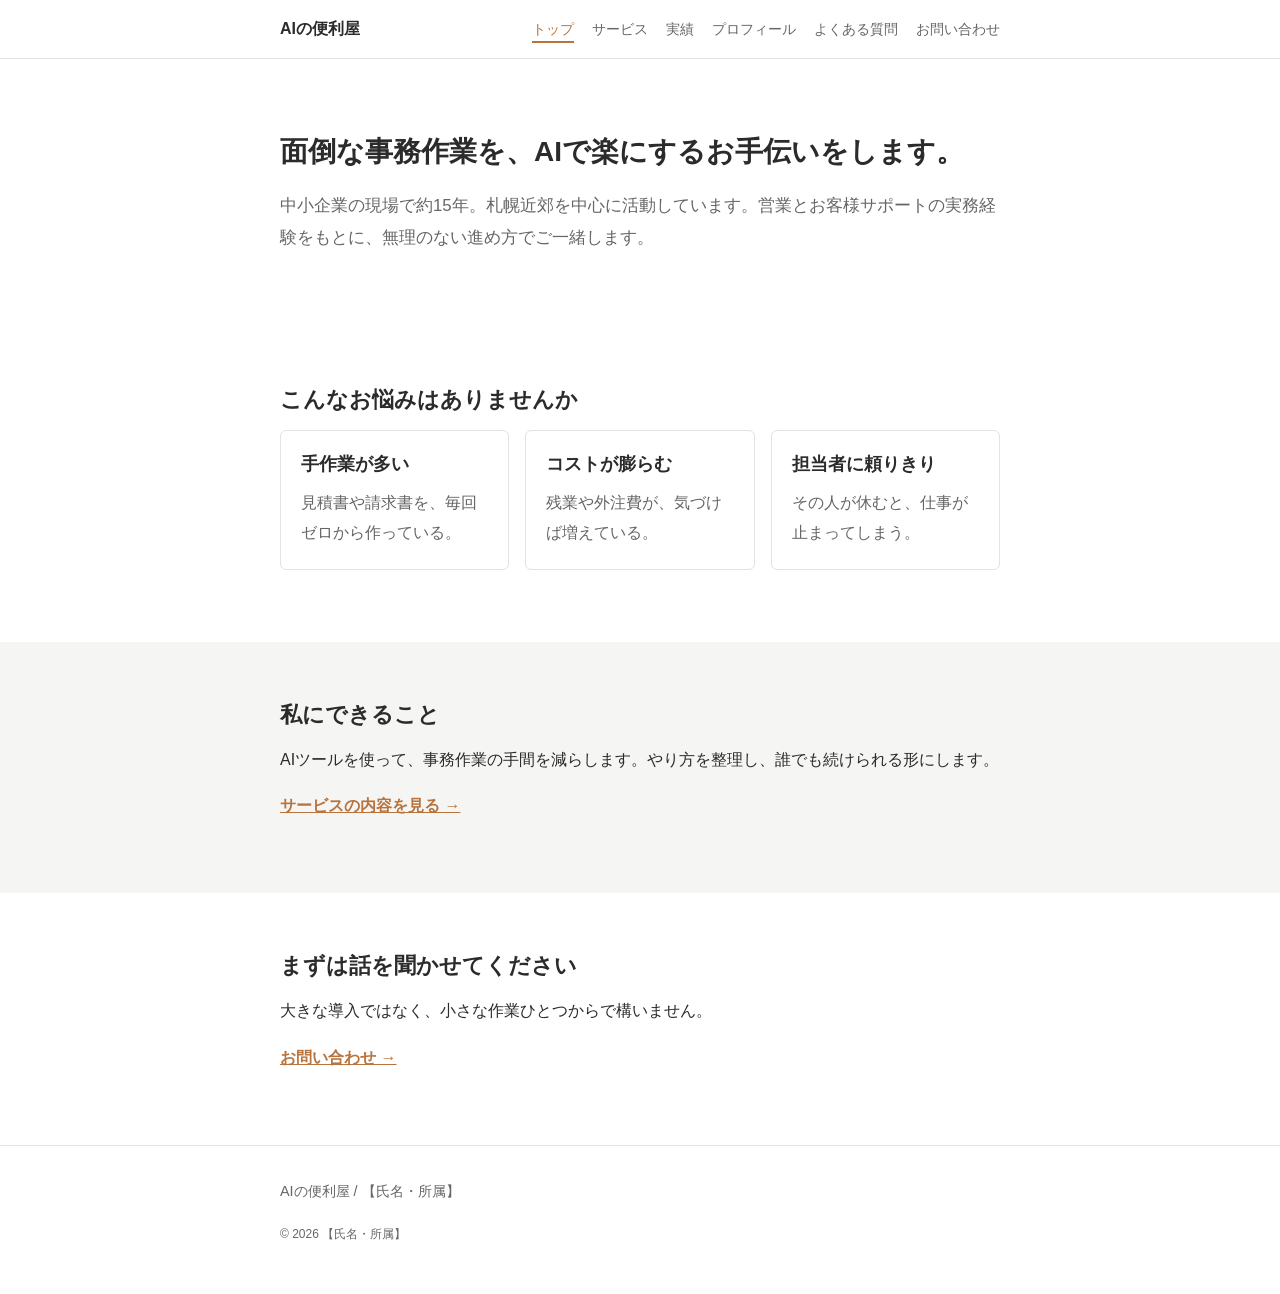
==== index.html @ 97cb4ff2 "サービス名・連絡先・料金方針・地域・短縮時間を反映 Co-Authored-By: Claude Sonnet 5.5 <noreply@anthropic.com> Claude-Session: " ====
<!DOCTYPE html>
<html lang="ja">
<head>
<meta charset="utf-8">
<meta name="viewport" content="width=device-width, initial-scale=1">
<title>AIの便利屋｜中小企業のAI業務改善</title>
<meta name="description" content="手作業の多い事務作業を、AIで少しずつ楽にするお手伝いをします。中小企業の経営者・担当者の方へ。">
<link rel="stylesheet" href="style.css">
</head>
<body>
<header class="site-header">
<div class="wrap header-inner">
<a class="logo" href="index.html">AIの便利屋</a>
<button class="nav-toggle" aria-label="メニューを開く" aria-expanded="false" aria-controls="nav">メニュー</button>
<nav id="nav" class="nav"><ul><li><a href="index.html" aria-current="page">トップ</a></li><li><a href="services.html">サービス</a></li><li><a href="works.html">実績</a></li><li><a href="profile.html">プロフィール</a></li><li><a href="faq.html">よくある質問</a></li><li><a href="contact.html">お問い合わせ</a></li></ul></nav>
</div>
</header>
<main>
<section class="hero"><div class="wrap"><h1>面倒な事務作業を、AIで楽にするお手伝いをします。</h1><p class="lead">中小企業の現場で約15年。札幌近郊を中心に活動しています。営業とお客様サポートの実務経験をもとに、無理のない進め方でご一緒します。</p></div></section><section class="section"><div class="wrap"><h2>こんなお悩みはありませんか</h2><ul class="cards">
<li class="card"><h3>手作業が多い</h3><p>見積書や請求書を、毎回ゼロから作っている。</p></li>
<li class="card"><h3>コストが膨らむ</h3><p>残業や外注費が、気づけば増えている。</p></li>
<li class="card"><h3>担当者に頼りきり</h3><p>その人が休むと、仕事が止まってしまう。</p></li>
</ul></div></section><section class="section alt"><div class="wrap"><h2>私にできること</h2><p>AIツールを使って、事務作業の手間を減らします。やり方を整理し、誰でも続けられる形にします。</p>
<p><a class="link" href="services.html">サービスの内容を見る →</a></p></div></section><section class="section"><div class="wrap"><h2>まずは話を聞かせてください</h2><p>大きな導入ではなく、小さな作業ひとつからで構いません。</p>
<p><a class="link" href="contact.html">お問い合わせ →</a></p></div></section>
</main>
<footer class="site-footer">
<div class="wrap">
<p>AIの便利屋 / 【氏名・所属】</p>
<p><small>&copy; 2026 【氏名・所属】</small></p>
</div>
</footer>
<script src="script.js"></script>
</body>
</html>
---- style.css ----
:root{--bg:#fff;--alt:#f5f5f4;--text:#2b2b2b;--sub:#666;--line:#e3e3e0;--accent:#b9733c;--accent-dark:#9a5d2d}
*{box-sizing:border-box}
body{margin:0;font-family:"Hiragino Kaku Gothic ProN","Hiragino Sans","Noto Sans JP",Meiryo,sans-serif;color:var(--text);background:var(--bg);line-height:1.9;font-size:16px}
.wrap{max-width:760px;margin:0 auto;padding:0 20px}
a{color:inherit}
h1,h2,h3{line-height:1.5;margin:0 0 .6em;font-weight:700}
h1{font-size:1.75rem}h2{font-size:1.4rem}h3{font-size:1.1rem}
p{margin:0 0 1em}
.site-header{border-bottom:1px solid var(--line);background:var(--bg)}
.header-inner{display:flex;align-items:center;justify-content:space-between;flex-wrap:wrap;padding-top:14px;padding-bottom:14px}
.logo{font-weight:700;text-decoration:none}
.nav ul{list-style:none;margin:0;padding:0;display:flex;gap:18px;flex-wrap:wrap}
.nav a{text-decoration:none;font-size:.9rem;color:var(--sub);padding:4px 0}
.nav a:hover,.nav a[aria-current]{color:var(--accent);border-bottom:2px solid var(--accent)}
.nav-toggle{display:none;background:none;border:1px solid var(--line);padding:6px 12px;font:inherit;font-size:.9rem;border-radius:4px}
.hero{padding:72px 0 56px}
.lead{color:var(--sub);font-size:1.05rem}
.section{padding:56px 0}
.alt{background:var(--alt)}
.center{text-align:center}
.cards{list-style:none;padding:0;margin:0;display:grid;gap:16px}
.card,.item{background:var(--bg);border:1px solid var(--line);border-radius:6px;padding:20px;margin-bottom:16px}
.card p,.item p{margin:0;color:var(--sub)}
.steps{list-style:none;counter-reset:s;padding:0;margin:0}
.steps li{counter-increment:s;position:relative;padding:0 0 20px 52px}
.steps li::before{content:counter(s);position:absolute;left:0;top:0;width:36px;height:36px;border-radius:50%;background:var(--accent);color:#fff;text-align:center;line-height:36px;font-weight:700}
.steps p{margin:0;color:var(--sub)}
.plain{padding-left:1.2em;margin:0 0 1em}
.btn{display:inline-block;background:var(--accent);color:#fff;text-decoration:none;padding:12px 28px;border-radius:4px}
.btn:hover{background:var(--accent-dark)}
.link{color:var(--accent);font-weight:700}
.case{margin:0}.case dt{font-weight:700;margin-top:.8em}.case dd{margin:0;color:var(--sub)}
.stats{list-style:none;padding:0;margin:0;display:grid;gap:16px}
.stats li{border-left:3px solid var(--accent);padding-left:16px;display:flex;flex-direction:column}
.num{font-size:1.4rem;font-weight:700}
.two{display:grid;gap:24px}
.faq{border-bottom:1px solid var(--line);padding:14px 0}
.faq summary{cursor:pointer;font-weight:700}
.faq p{margin:10px 0 0;color:var(--sub)}
.site-footer{border-top:1px solid var(--line);padding:32px 0;color:var(--sub);font-size:.9rem}
@media(min-width:700px){.cards,.stats{grid-template-columns:repeat(3,1fr)}.two{grid-template-columns:1fr 1fr}}
@media(max-width:699px){
.nav-toggle{display:block}
.nav{display:none;width:100%}.nav.open{display:block}
.nav ul{flex-direction:column;gap:0;padding-top:8px}
.nav a{display:block;padding:10px 0}
.hero{padding:48px 0 36px}h1{font-size:1.5rem}.section{padding:40px 0}}
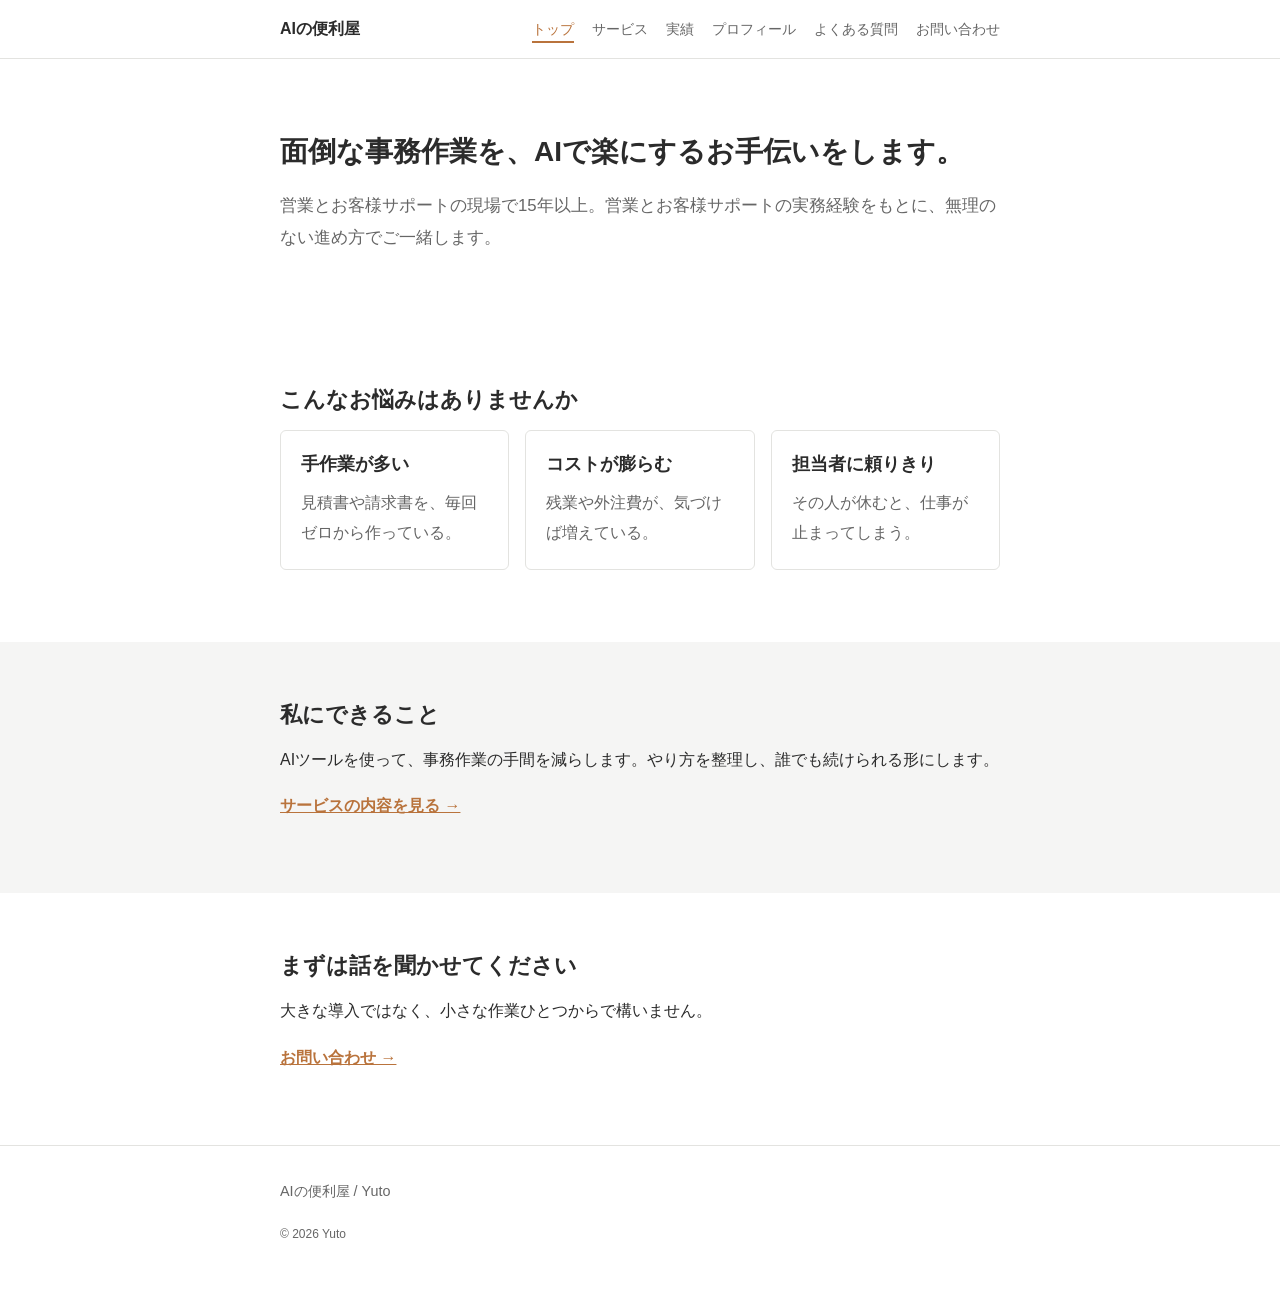
==== commit 88eae736: "プロフィールを反映 Co-Authored-By: Claude Sonnet 5.5 <noreply@anthropic.com> Claude-Session: https://claude.a" ====
--- a/index.html
+++ b/index.html
@@ -16,7 +16,7 @@
 </div>
 </header>
 <main>
-<section class="hero"><div class="wrap"><h1>面倒な事務作業を、AIで楽にするお手伝いをします。</h1><p class="lead">中小企業の現場で約15年。札幌近郊を中心に活動しています。営業とお客様サポートの実務経験をもとに、無理のない進め方でご一緒します。</p></div></section><section class="section"><div class="wrap"><h2>こんなお悩みはありませんか</h2><ul class="cards">
+<section class="hero"><div class="wrap"><h1>面倒な事務作業を、AIで楽にするお手伝いをします。</h1><p class="lead">営業とお客様サポートの現場で15年以上。営業とお客様サポートの実務経験をもとに、無理のない進め方でご一緒します。</p></div></section><section class="section"><div class="wrap"><h2>こんなお悩みはありませんか</h2><ul class="cards">
 <li class="card"><h3>手作業が多い</h3><p>見積書や請求書を、毎回ゼロから作っている。</p></li>
 <li class="card"><h3>コストが膨らむ</h3><p>残業や外注費が、気づけば増えている。</p></li>
 <li class="card"><h3>担当者に頼りきり</h3><p>その人が休むと、仕事が止まってしまう。</p></li>
@@ -26,8 +26,8 @@
 </main>
 <footer class="site-footer">
 <div class="wrap">
-<p>AIの便利屋 / 【氏名・所属】</p>
-<p><small>&copy; 2026 【氏名・所属】</small></p>
+<p>AIの便利屋 / Yuto</p>
+<p><small>&copy; 2026 Yuto</small></p>
 </div>
 </footer>
 <script src="script.js"></script>
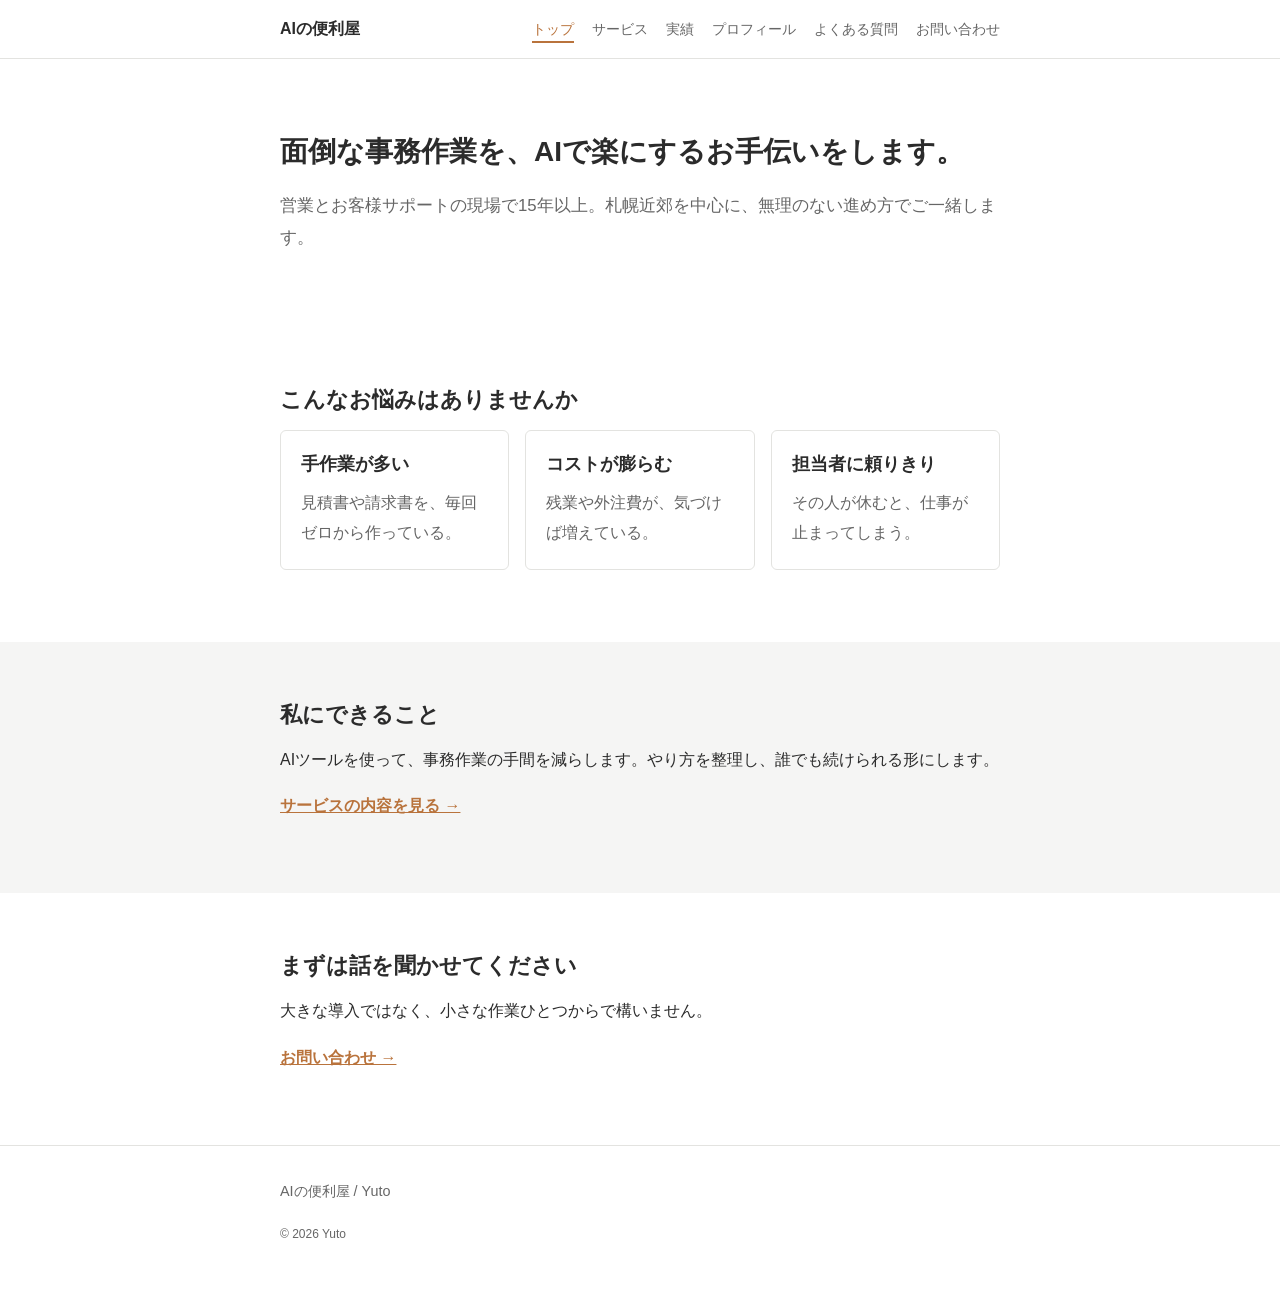
==== commit be17725f: "トップの文言を修正 Co-Authored-By: Claude Sonnet 5.5 <noreply@anthropic.com> Claude-Session: https://claude.a" ====
--- a/index.html
+++ b/index.html
@@ -16,7 +16,7 @@
 </div>
 </header>
 <main>
-<section class="hero"><div class="wrap"><h1>面倒な事務作業を、AIで楽にするお手伝いをします。</h1><p class="lead">営業とお客様サポートの現場で15年以上。営業とお客様サポートの実務経験をもとに、無理のない進め方でご一緒します。</p></div></section><section class="section"><div class="wrap"><h2>こんなお悩みはありませんか</h2><ul class="cards">
+<section class="hero"><div class="wrap"><h1>面倒な事務作業を、AIで楽にするお手伝いをします。</h1><p class="lead">営業とお客様サポートの現場で15年以上。札幌近郊を中心に、無理のない進め方でご一緒します。</p></div></section><section class="section"><div class="wrap"><h2>こんなお悩みはありませんか</h2><ul class="cards">
 <li class="card"><h3>手作業が多い</h3><p>見積書や請求書を、毎回ゼロから作っている。</p></li>
 <li class="card"><h3>コストが膨らむ</h3><p>残業や外注費が、気づけば増えている。</p></li>
 <li class="card"><h3>担当者に頼りきり</h3><p>その人が休むと、仕事が止まってしまう。</p></li>
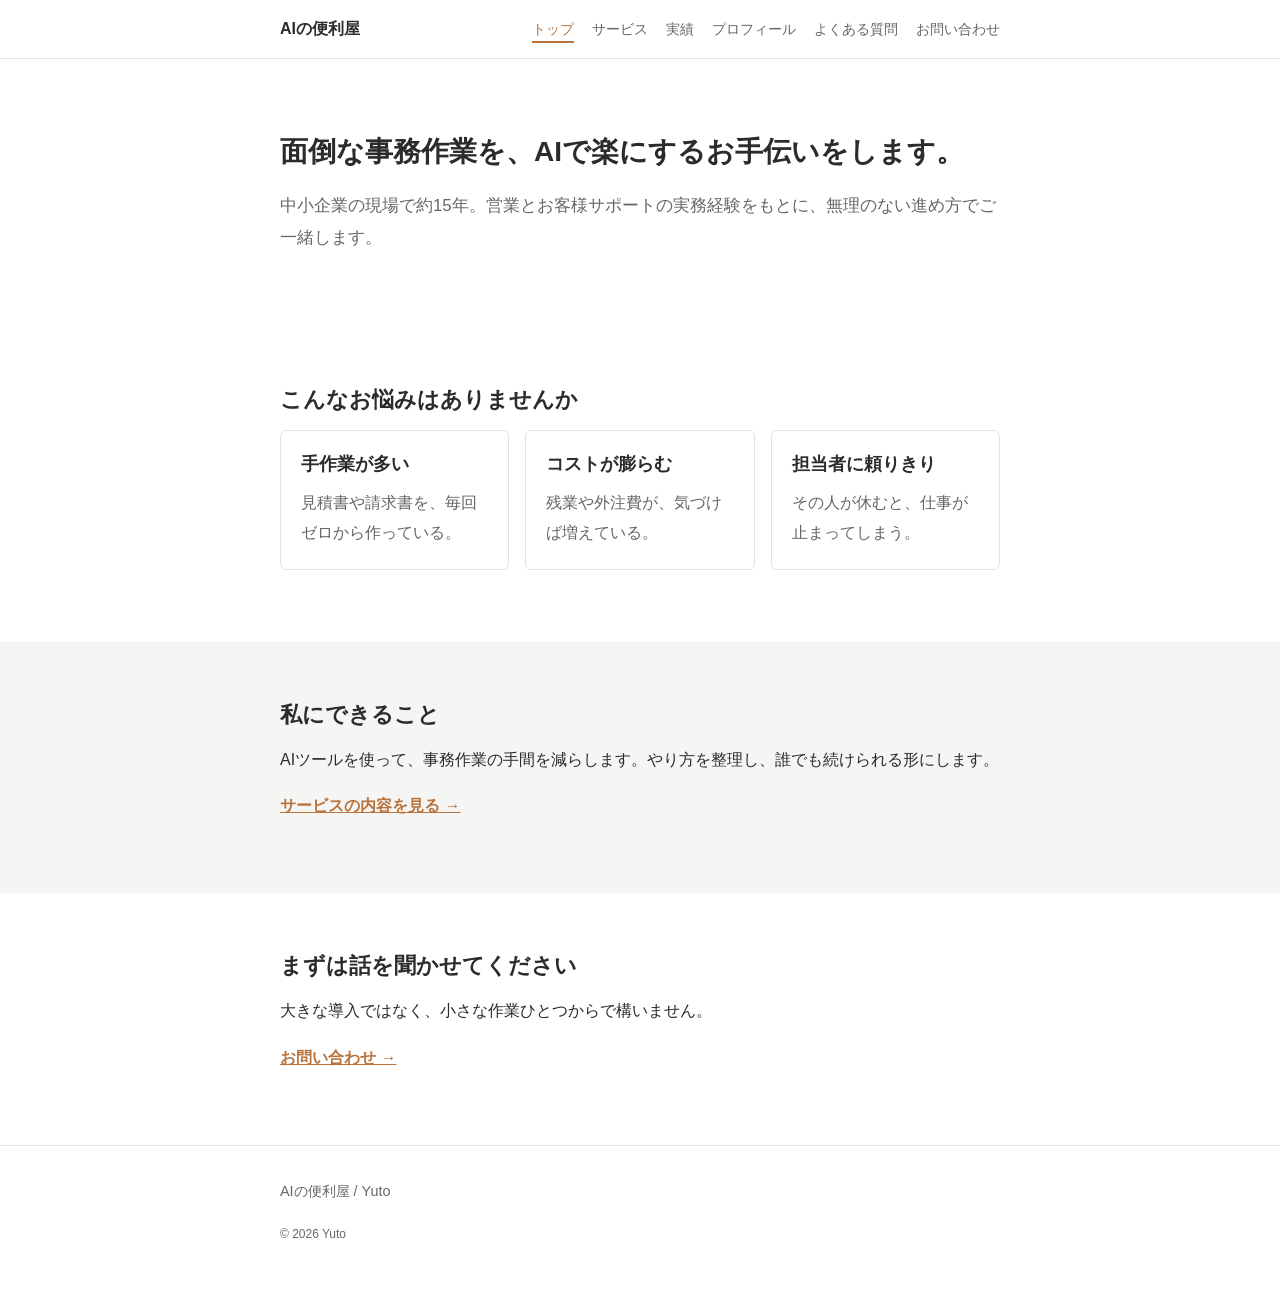
==== commit 522e5983: "実績ページを本業の経験中心に変更、苦手分野と所属を反映 Co-Authored-By: Claude Sonnet 5.5 <noreply@anthropic.com> Claude-Session" ====
--- a/index.html
+++ b/index.html
@@ -16,7 +16,7 @@
 </div>
 </header>
 <main>
-<section class="hero"><div class="wrap"><h1>面倒な事務作業を、AIで楽にするお手伝いをします。</h1><p class="lead">営業とお客様サポートの現場で15年以上。札幌近郊を中心に、無理のない進め方でご一緒します。</p></div></section><section class="section"><div class="wrap"><h2>こんなお悩みはありませんか</h2><ul class="cards">
+<section class="hero"><div class="wrap"><h1>面倒な事務作業を、AIで楽にするお手伝いをします。</h1><p class="lead">中小企業の現場で約15年。営業とお客様サポートの実務経験をもとに、無理のない進め方でご一緒します。</p></div></section><section class="section"><div class="wrap"><h2>こんなお悩みはありませんか</h2><ul class="cards">
 <li class="card"><h3>手作業が多い</h3><p>見積書や請求書を、毎回ゼロから作っている。</p></li>
 <li class="card"><h3>コストが膨らむ</h3><p>残業や外注費が、気づけば増えている。</p></li>
 <li class="card"><h3>担当者に頼りきり</h3><p>その人が休むと、仕事が止まってしまう。</p></li>
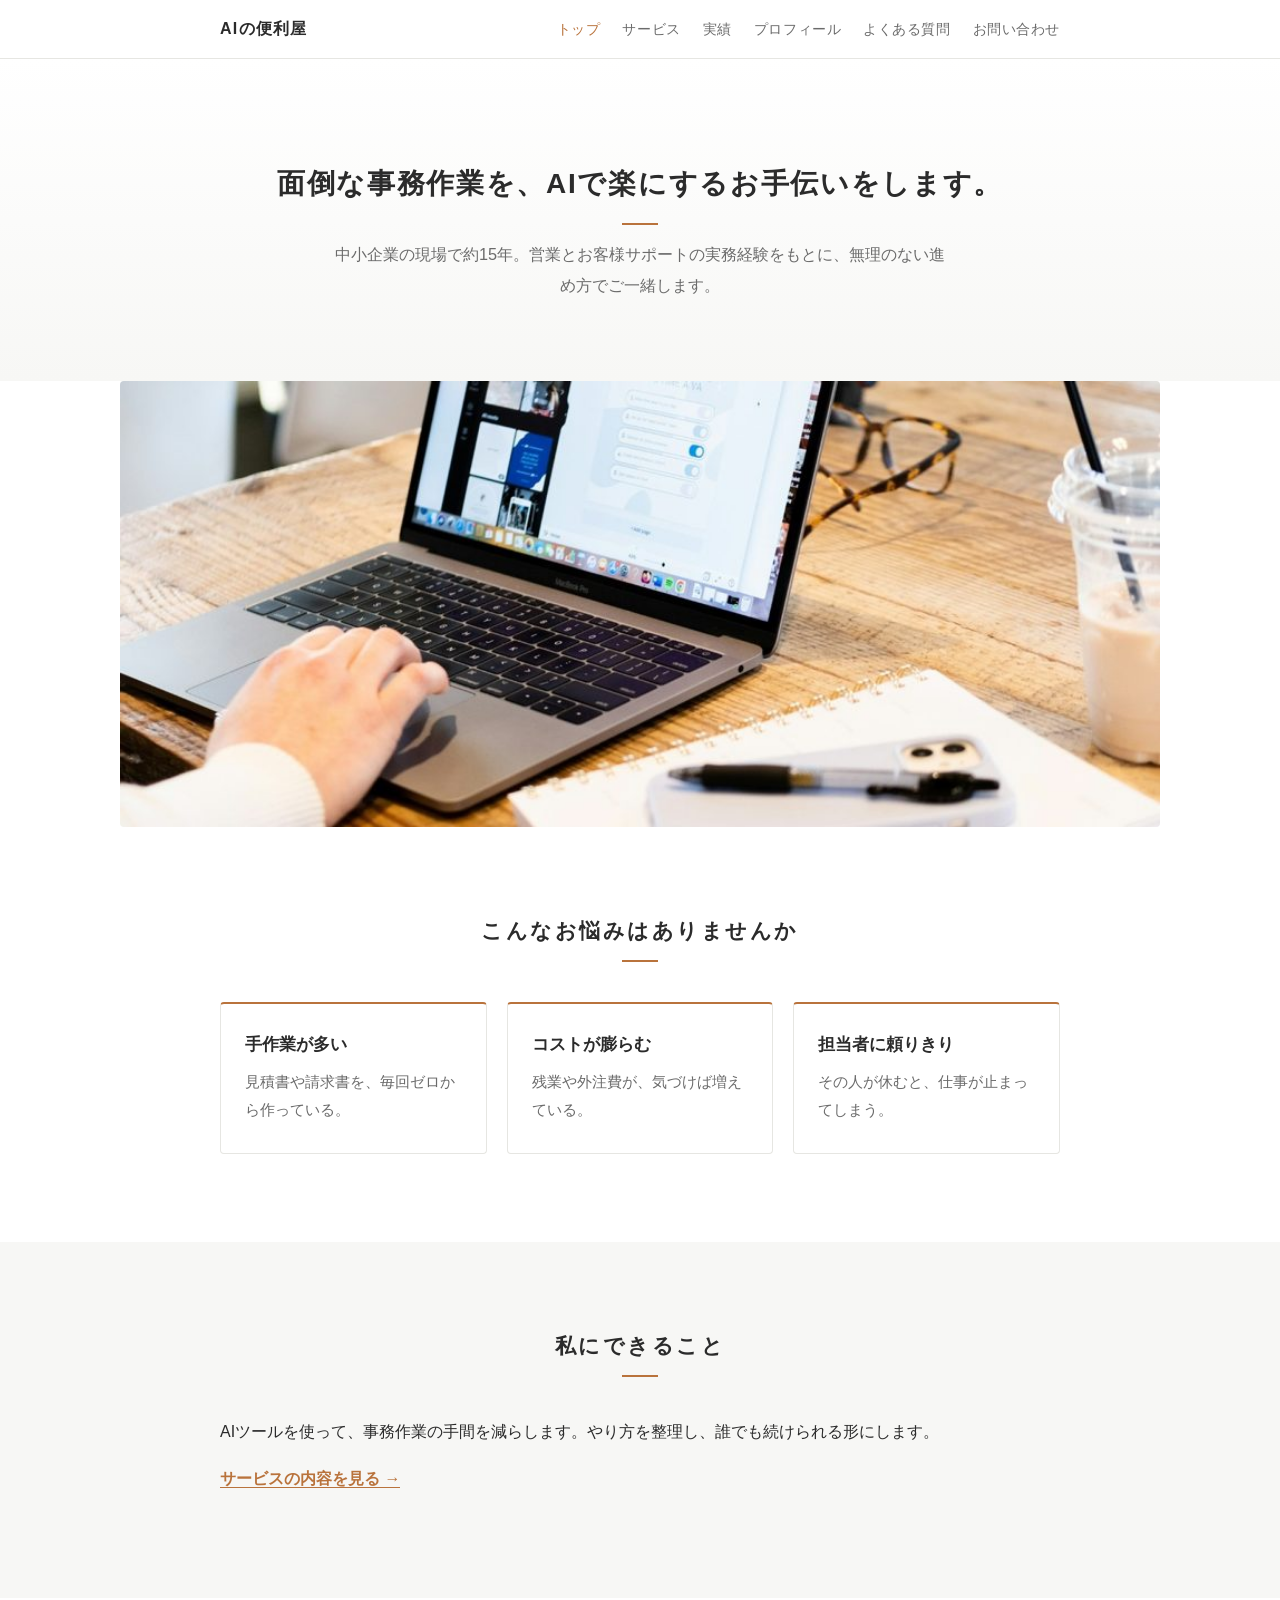
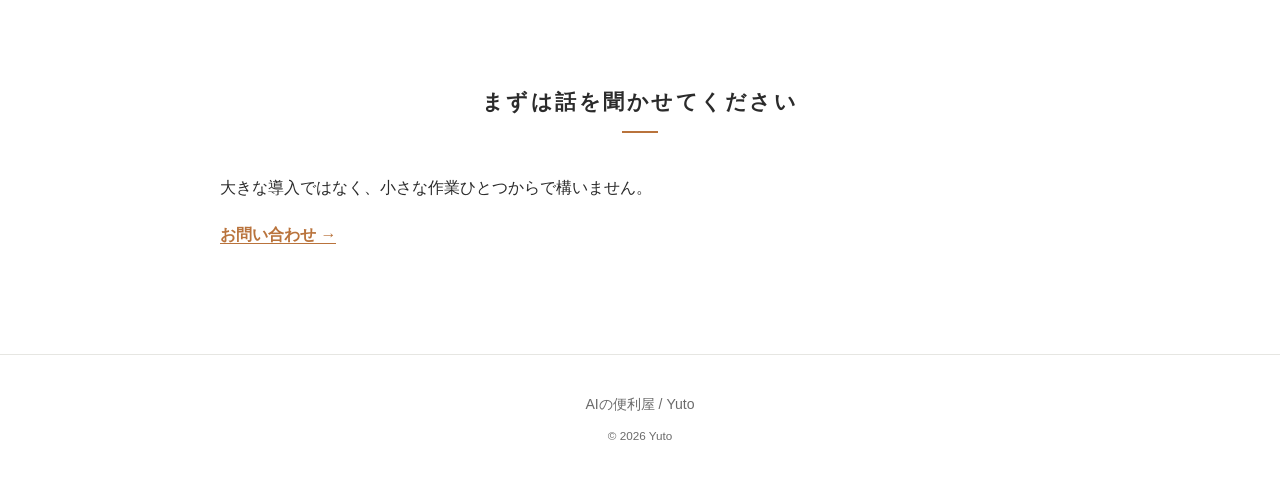
==== commit e9f8405a: "Unsplashの写真を各ページに配置 Co-Authored-By: Claude Haiku 5.5 <noreply@anthropic.com> Claude-Session: https:/" ====
--- a/index.html
+++ b/index.html
@@ -16,7 +16,7 @@
 </div>
 </header>
 <main>
-<section class="hero"><div class="wrap"><h1>面倒な事務作業を、AIで楽にするお手伝いをします。</h1><p class="lead">中小企業の現場で約15年。営業とお客様サポートの実務経験をもとに、無理のない進め方でご一緒します。</p></div></section><section class="section"><div class="wrap"><h2>こんなお悩みはありませんか</h2><ul class="cards">
+<section class="hero"><div class="wrap"><h1>面倒な事務作業を、AIで楽にするお手伝いをします。</h1><p class="lead">中小企業の現場で約15年。営業とお客様サポートの実務経験をもとに、無理のない進め方でご一緒します。</p></div></section><section class="photo-band"><div class="wrap"><img src="images/hero.jpg" alt="ノートパソコンと資料がある仕事机" loading="lazy"></div></section><section class="section"><div class="wrap"><h2>こんなお悩みはありませんか</h2><ul class="cards">
 <li class="card"><h3>手作業が多い</h3><p>見積書や請求書を、毎回ゼロから作っている。</p></li>
 <li class="card"><h3>コストが膨らむ</h3><p>残業や外注費が、気づけば増えている。</p></li>
 <li class="card"><h3>担当者に頼りきり</h3><p>その人が休むと、仕事が止まってしまう。</p></li>
--- a/style.css
+++ b/style.css
@@ -1,47 +1,113 @@
-:root{--bg:#fff;--alt:#f5f5f4;--text:#2b2b2b;--sub:#666;--line:#e3e3e0;--accent:#b9733c;--accent-dark:#9a5d2d}
+:root{--bg:#fff;--alt:#f7f7f5;--text:#2b2b2b;--sub:#6b6b6b;--line:#e6e6e2;--accent:#b9733c;--accent-dark:#9a5d2d}
 *{box-sizing:border-box}
+html{scroll-behavior:smooth}
 body{margin:0;font-family:"Hiragino Kaku Gothic ProN","Hiragino Sans","Noto Sans JP",Meiryo,sans-serif;color:var(--text);background:var(--bg);line-height:1.9;font-size:16px}
-.wrap{max-width:760px;margin:0 auto;padding:0 20px}
+.wrap{max-width:880px;margin:0 auto;padding:0 20px}
 a{color:inherit}
 h1,h2,h3{line-height:1.5;margin:0 0 .6em;font-weight:700}
-h1{font-size:1.75rem}h2{font-size:1.4rem}h3{font-size:1.1rem}
+h1{font-size:1.75rem;letter-spacing:.06em}
+h2{font-size:1.3rem;letter-spacing:.12em;text-align:center}
+h2::after{content:"";display:block;width:36px;height:2px;background:var(--accent);margin:14px auto 0}
+h3{font-size:1.05rem}
 p{margin:0 0 1em}
-.site-header{border-bottom:1px solid var(--line);background:var(--bg)}
+/* ヘッダー */
+.site-header{border-bottom:1px solid var(--line);background:var(--bg);position:sticky;top:0;z-index:10}
 .header-inner{display:flex;align-items:center;justify-content:space-between;flex-wrap:wrap;padding-top:14px;padding-bottom:14px}
-.logo{font-weight:700;text-decoration:none}
-.nav ul{list-style:none;margin:0;padding:0;display:flex;gap:18px;flex-wrap:wrap}
-.nav a{text-decoration:none;font-size:.9rem;color:var(--sub);padding:4px 0}
-.nav a:hover,.nav a[aria-current]{color:var(--accent);border-bottom:2px solid var(--accent)}
-.nav-toggle{display:none;background:none;border:1px solid var(--line);padding:6px 12px;font:inherit;font-size:.9rem;border-radius:4px}
-.hero{padding:72px 0 56px}
-.lead{color:var(--sub);font-size:1.05rem}
-.section{padding:56px 0}
+.logo{font-weight:700;text-decoration:none;letter-spacing:.08em}
+.nav ul{list-style:none;margin:0;padding:0;display:flex;gap:22px;flex-wrap:wrap}
+.nav a{text-decoration:none;font-size:.88rem;color:var(--sub);padding:4px 0;letter-spacing:.04em}
+.nav a:hover,.nav a[aria-current]{color:var(--accent)}
+.nav-toggle{display:none;background:none;border:1px solid var(--line);padding:6px 12px;font:inherit;font-size:.9rem;border-radius:4px;cursor:pointer}
+/* ヒーロー */
+.hero{padding:104px 0 80px;text-align:center;background:linear-gradient(180deg,#fff 0%,var(--alt) 100%)}
+.hero h1{margin-bottom:.5em}
+.hero h1::after{content:"";display:block;width:36px;height:2px;background:var(--accent);margin:18px auto 0}
+.lead{color:var(--sub);font-size:1.02rem;max-width:620px;margin:0 auto}
+/* セクション */
+.section{padding:88px 0;text-align:left}
+.section > .wrap > h2{margin-bottom:40px}
 .alt{background:var(--alt)}
 .center{text-align:center}
-.cards{list-style:none;padding:0;margin:0;display:grid;gap:16px}
-.card,.item{background:var(--bg);border:1px solid var(--line);border-radius:6px;padding:20px;margin-bottom:16px}
-.card p,.item p{margin:0;color:var(--sub)}
+.center .btn{margin-top:8px}
+/* カード */
+.cards{list-style:none;padding:0;margin:0;display:grid;gap:20px}
+.card,.item{background:var(--bg);border:1px solid var(--line);border-top:2px solid var(--accent);border-radius:4px;padding:28px 24px;margin-bottom:20px}
+.cards .card{margin-bottom:0}
+.card p,.item p{margin:0;color:var(--sub);font-size:.95rem}
+/* 進め方 */
 .steps{list-style:none;counter-reset:s;padding:0;margin:0}
-.steps li{counter-increment:s;position:relative;padding:0 0 20px 52px}
-.steps li::before{content:counter(s);position:absolute;left:0;top:0;width:36px;height:36px;border-radius:50%;background:var(--accent);color:#fff;text-align:center;line-height:36px;font-weight:700}
-.steps p{margin:0;color:var(--sub)}
-.plain{padding-left:1.2em;margin:0 0 1em}
-.btn{display:inline-block;background:var(--accent);color:#fff;text-decoration:none;padding:12px 28px;border-radius:4px}
+.steps li{counter-increment:s;position:relative;padding:0 0 28px 56px}
+.steps li::before{content:counter(s);position:absolute;left:0;top:0;width:38px;height:38px;border-radius:50%;border:1px solid var(--accent);color:var(--accent);text-align:center;line-height:36px;font-weight:700;background:var(--bg)}
+.steps li::after{content:"";position:absolute;left:19px;top:40px;bottom:0;width:1px;background:var(--line)}
+.steps li:last-child::after{display:none}
+.steps p{margin:0;color:var(--sub);font-size:.95rem}
+/* 箇条書き(罫線で区切る) */
+.plain{list-style:none;padding:0;margin:0 0 1em}
+.plain li{padding:12px 0 12px 1.2em;border-bottom:1px solid var(--line);position:relative}
+.plain li::before{content:"";position:absolute;left:0;top:1.3em;width:6px;height:1px;background:var(--accent)}
+.plain li:first-child{border-top:1px solid var(--line)}
+/* ボタン・リンク */
+.btn{display:inline-block;background:var(--accent);color:#fff;text-decoration:none;padding:13px 32px;border-radius:2px;letter-spacing:.06em;transition:background .3s}
 .btn:hover{background:var(--accent-dark)}
-.link{color:var(--accent);font-weight:700}
-.case{margin:0}.case dt{font-weight:700;margin-top:.8em}.case dd{margin:0;color:var(--sub)}
-.stats{list-style:none;padding:0;margin:0;display:grid;gap:16px}
-.stats li{border-left:3px solid var(--accent);padding-left:16px;display:flex;flex-direction:column}
-.num{font-size:1.4rem;font-weight:700}
-.two{display:grid;gap:24px}
-.faq{border-bottom:1px solid var(--line);padding:14px 0}
-.faq summary{cursor:pointer;font-weight:700}
-.faq p{margin:10px 0 0;color:var(--sub)}
-.site-footer{border-top:1px solid var(--line);padding:32px 0;color:var(--sub);font-size:.9rem}
-@media(min-width:700px){.cards,.stats{grid-template-columns:repeat(3,1fr)}.two{grid-template-columns:1fr 1fr}}
+.link{color:var(--accent);font-weight:700;text-decoration:none;border-bottom:1px solid var(--accent)}
+/* 実績 */
+.case{margin:0}.case dt{font-weight:700;margin-top:.8em;color:var(--accent);font-size:.9rem}.case dd{margin:0;color:var(--sub)}
+.stats{list-style:none;padding:0;margin:0;display:grid;gap:20px;text-align:center}
+.stats li{padding:24px 12px;border-top:1px solid var(--line)}
+.num{display:block;font-size:1.6rem;font-weight:700;color:var(--accent);margin-bottom:6px}
+.stats li span:last-child{color:var(--sub);font-size:.9rem}
+/* 2列 */
+.two{display:grid;gap:32px}
+.two h3{color:var(--accent);font-size:.95rem;letter-spacing:.06em;border-bottom:1px solid var(--line);padding-bottom:8px}
+/* FAQ */
+.faq{border-bottom:1px solid var(--line);padding:18px 0}
+.faq:first-child{border-top:1px solid var(--line)}
+.faq summary{cursor:pointer;font-weight:700;list-style:none;position:relative;padding-right:28px}
+.faq summary::-webkit-details-marker{display:none}
+.faq summary::after{content:"+";position:absolute;right:4px;top:-2px;color:var(--accent);font-size:1.3rem}
+.faq[open] summary::after{content:"−"}
+.faq p{margin:12px 0 0;color:var(--sub)}
+/* フッター */
+.site-footer{border-top:1px solid var(--line);padding:36px 0;color:var(--sub);font-size:.88rem;text-align:center;background:var(--bg)}
+.site-footer p{margin:0 0 4px}
+/* 表示アニメーション(ふわっと1回だけ) */
+.js .reveal{opacity:0;transform:translateY(14px);transition:opacity .9s ease,transform .9s ease}
+.js .reveal.in{opacity:1;transform:none}
+@media (prefers-reduced-motion:reduce){
+html{scroll-behavior:auto}
+.js .reveal{opacity:1;transform:none;transition:none}
+.btn{transition:none}
+}
+/* 横幅 700px 以上 */
+@media(min-width:700px){
+.cards{grid-template-columns:repeat(3,1fr)}
+.stats{grid-template-columns:repeat(3,1fr)}
+.two{grid-template-columns:1fr 1fr}
+.steps{display:grid;grid-template-columns:repeat(4,1fr);gap:24px}
+.steps li{padding:56px 0 0;}
+.steps li::before{top:0;left:0}
+.steps li::after{left:38px;right:-24px;top:19px;bottom:auto;width:auto;height:1px}
+.steps li:last-child::after{display:none}
+}
+/* スマホ */
 @media(max-width:699px){
 .nav-toggle{display:block}
-.nav{display:none;width:100%}.nav.open{display:block}
+.nav{display:none;width:100%}
+.nav.open{display:block}
 .nav ul{flex-direction:column;gap:0;padding-top:8px}
-.nav a{display:block;padding:10px 0}
-.hero{padding:48px 0 36px}h1{font-size:1.5rem}.section{padding:40px 0}}
+.nav a{display:block;padding:12px 0;border-bottom:1px solid var(--line)}
+.hero{padding:64px 0 52px}
+h1{font-size:1.5rem}
+.section{padding:60px 0}
+.section > .wrap > h2{margin-bottom:28px}
+}
+/* 写真 */
+.photo-band{padding:0}
+.photo-band img{display:block;width:100%;height:auto;aspect-ratio:16/9;object-fit:cover;object-position:center 40%}
+.gallery{display:grid;gap:14px}
+.gallery img{display:block;width:100%;aspect-ratio:4/3;object-fit:cover;border-radius:4px}
+@media(min-width:700px){
+.photo-band .wrap{max-width:1080px}
+.photo-band img{border-radius:4px;aspect-ratio:21/9}
+.gallery{grid-template-columns:repeat(2,1fr)}
+}
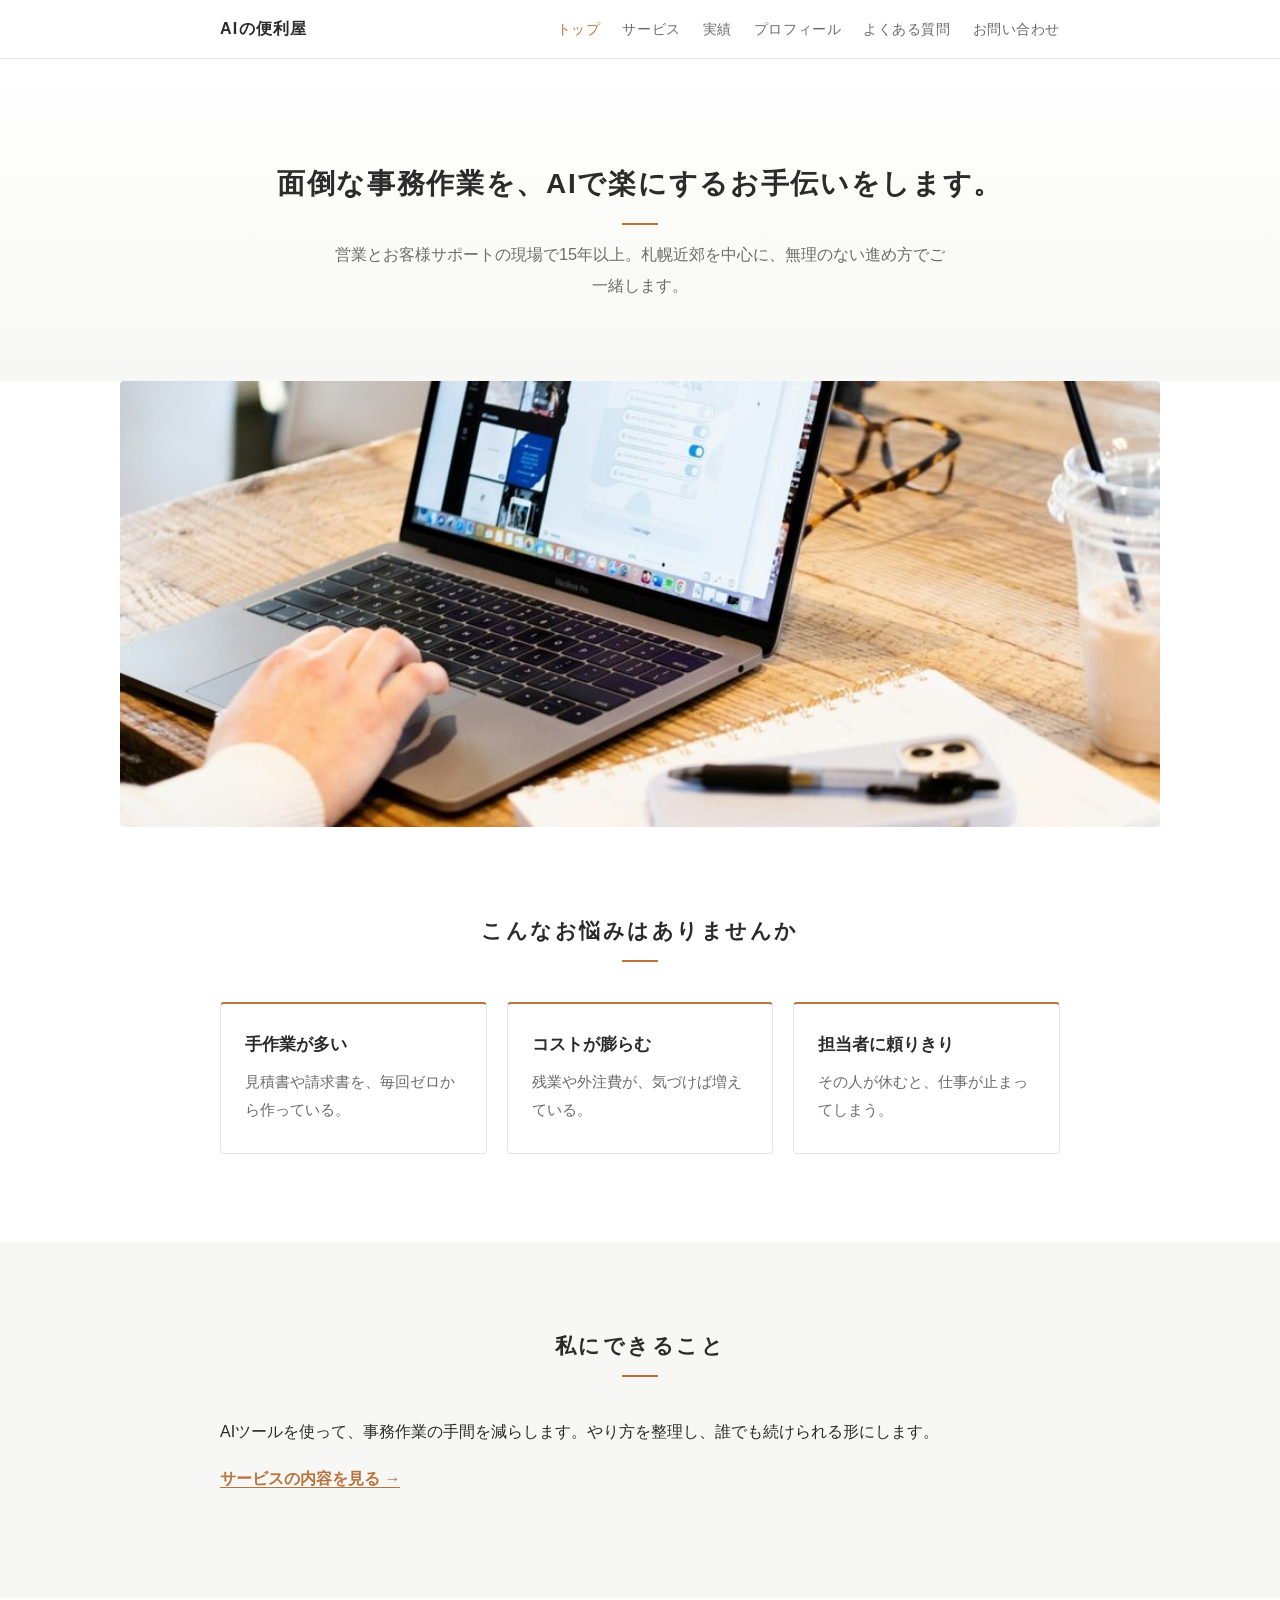
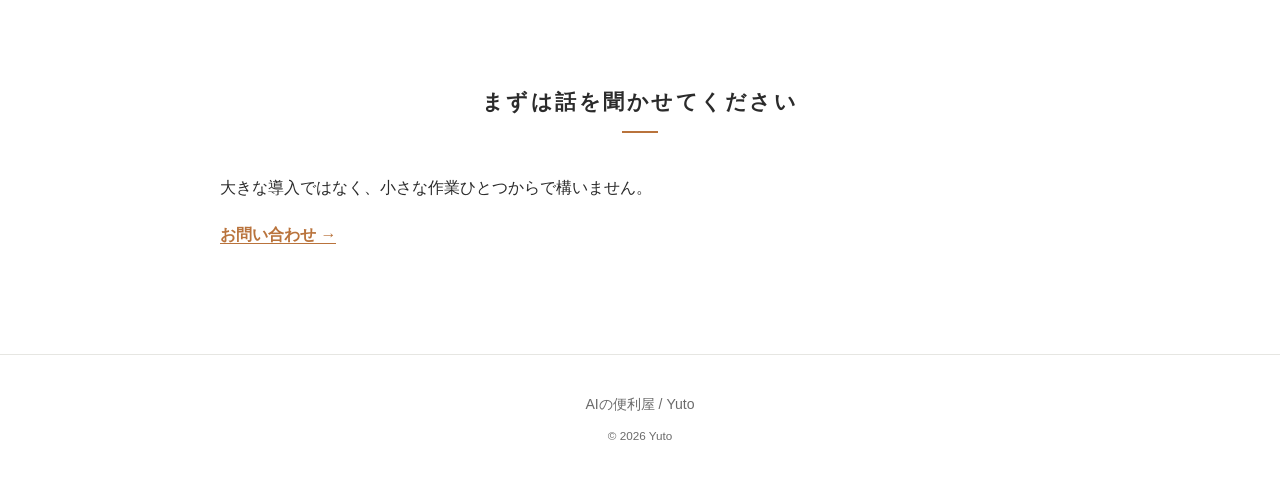
==== commit c7ab2419: "生成し直しで戻った文言を再反映 Co-Authored-By: Claude Haiku 5.5 <noreply@anthropic.com> Claude-Session: https://cla" ====
--- a/index.html
+++ b/index.html
@@ -16,7 +16,7 @@
 </div>
 </header>
 <main>
-<section class="hero"><div class="wrap"><h1>面倒な事務作業を、AIで楽にするお手伝いをします。</h1><p class="lead">中小企業の現場で約15年。営業とお客様サポートの実務経験をもとに、無理のない進め方でご一緒します。</p></div></section><section class="photo-band"><div class="wrap"><img src="images/hero.jpg" alt="ノートパソコンと資料がある仕事机" loading="lazy"></div></section><section class="section"><div class="wrap"><h2>こんなお悩みはありませんか</h2><ul class="cards">
+<section class="hero"><div class="wrap"><h1>面倒な事務作業を、AIで楽にするお手伝いをします。</h1><p class="lead">営業とお客様サポートの現場で15年以上。札幌近郊を中心に、無理のない進め方でご一緒します。</p></div></section><section class="photo-band"><div class="wrap"><img src="images/hero.jpg" alt="ノートパソコンと資料がある仕事机" loading="lazy"></div></section><section class="section"><div class="wrap"><h2>こんなお悩みはありませんか</h2><ul class="cards">
 <li class="card"><h3>手作業が多い</h3><p>見積書や請求書を、毎回ゼロから作っている。</p></li>
 <li class="card"><h3>コストが膨らむ</h3><p>残業や外注費が、気づけば増えている。</p></li>
 <li class="card"><h3>担当者に頼りきり</h3><p>その人が休むと、仕事が止まってしまう。</p></li>
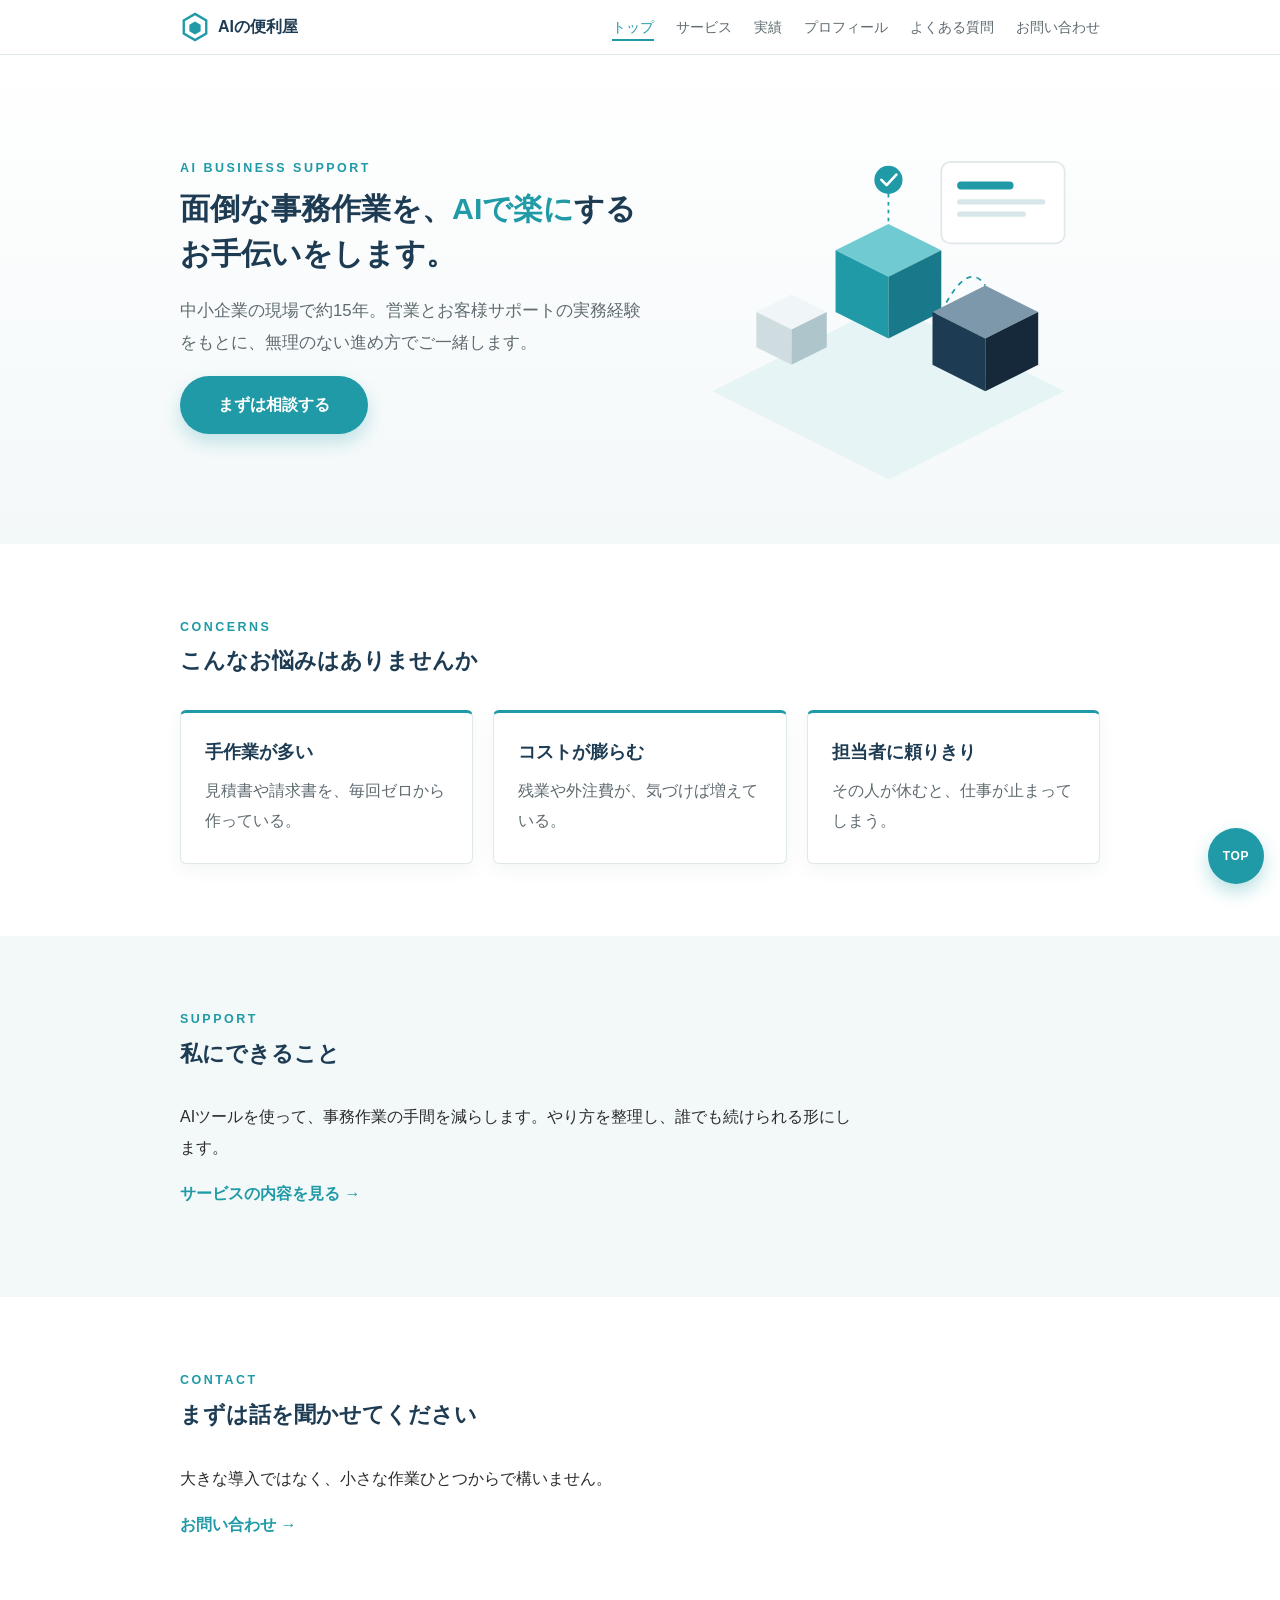
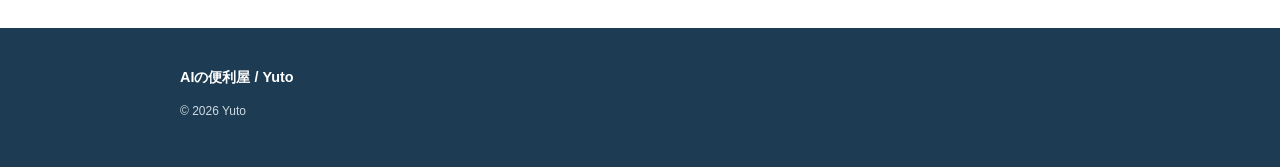
==== commit 87950fe6: "参考デザインの方向にサイト全体を調整 - 白基調・ティール差し色・番号付きカードに変更 - トップに等角図の独自イラスト（SVG）を追加 - 各セクションに英字ラベルを追加 - 右下にTOPボタン、フ" ====
--- a/index.html
+++ b/index.html
@@ -7,26 +7,68 @@
 <meta name="description" content="手作業の多い事務作業を、AIで少しずつ楽にするお手伝いをします。中小企業の経営者・担当者の方へ。">
 <link rel="stylesheet" href="style.css">
 </head>
-<body>
+<body id="top">
 <header class="site-header">
 <div class="wrap header-inner">
-<a class="logo" href="index.html">AIの便利屋</a>
+<a class="logo" href="index.html"><svg viewBox="0 0 32 32" aria-hidden="true"><polygon points="16,2 28,9 28,23 16,30 4,23 4,9" fill="none" stroke="#1f9aa6" stroke-width="2.5"/><polygon points="16,10 22,13.5 22,20.5 16,24 10,20.5 10,13.5" fill="#1f9aa6"/></svg>AIの便利屋</a>
 <button class="nav-toggle" aria-label="メニューを開く" aria-expanded="false" aria-controls="nav">メニュー</button>
 <nav id="nav" class="nav"><ul><li><a href="index.html" aria-current="page">トップ</a></li><li><a href="services.html">サービス</a></li><li><a href="works.html">実績</a></li><li><a href="profile.html">プロフィール</a></li><li><a href="faq.html">よくある質問</a></li><li><a href="contact.html">お問い合わせ</a></li></ul></nav>
 </div>
 </header>
 <main>
-<section class="hero"><div class="wrap"><h1>面倒な事務作業を、AIで楽にするお手伝いをします。</h1><p class="lead">営業とお客様サポートの現場で15年以上。札幌近郊を中心に、無理のない進め方でご一緒します。</p></div></section><section class="photo-band"><div class="wrap"><img src="images/hero.jpg" alt="ノートパソコンと資料がある仕事机" loading="lazy"></div></section><section class="section"><div class="wrap"><h2>こんなお悩みはありませんか</h2><ul class="cards">
+<section class="hero"><div class="wrap hero-grid">
+<div>
+<p class="eyebrow">AI Business Support</p>
+<h1>面倒な事務作業を、<span class="hl">AIで楽に</span>するお手伝いをします。</h1>
+<p class="lead">中小企業の現場で約15年。営業とお客様サポートの実務経験をもとに、無理のない進め方でご一緒します。</p>
+<p><a class="btn" href="contact.html">まずは相談する</a></p>
+</div>
+<div class="hero-art" aria-hidden="true">
+<svg viewBox="0 0 480 400" xmlns="http://www.w3.org/2000/svg">
+<polygon points="40,300 240,200 440,300 240,400" fill="#e6f4f5"/>
+<path d="M300 210 Q330 150 350 180" fill="none" stroke="#1f9aa6" stroke-width="2" stroke-dasharray="6 6"/>
+<rect x="300" y="40" width="140" height="92" rx="10" fill="#fff" stroke="#e1e8ea" stroke-width="2"/>
+<rect x="318" y="62" width="64" height="9" rx="4.5" fill="#1f9aa6"/>
+<rect x="318" y="82" width="100" height="6" rx="3" fill="#d6e6e9"/>
+<rect x="318" y="96" width="78" height="6" rx="3" fill="#d6e6e9"/>
+<circle cx="240" cy="60" r="16" fill="#1f9aa6"/>
+<path d="M232 60 l6 6 l11 -12" fill="none" stroke="#fff" stroke-width="3" stroke-linecap="round" stroke-linejoin="round"/>
+<path d="M240 76 L240 110" stroke="#1f9aa6" stroke-width="2" stroke-dasharray="4 5"/>
+<polygon points="240,110 300,140 240,170 180,140" fill="#6fcad1"/>
+<polygon points="180,140 240,170 240,240 180,210" fill="#1f9aa6"/>
+<polygon points="300,140 240,170 240,240 300,210" fill="#17798a"/>
+<polygon points="350,180 410,210 350,240 290,210" fill="#7d98ab"/>
+<polygon points="290,210 350,240 350,300 290,270" fill="#1d3b52"/>
+<polygon points="410,210 350,240 350,300 410,270" fill="#15293a"/>
+<polygon points="130,190 170,210 130,230 90,210" fill="#f0f6f7"/>
+<polygon points="90,210 130,230 130,270 90,250" fill="#cfdde1"/>
+<polygon points="170,210 130,230 130,270 170,250" fill="#aec5cb"/>
+</svg>
+</div>
+</div></section>
+<section class="section"><div class="wrap">
+<div class="sec-head"><p class="eyebrow">Concerns</p><h2>こんなお悩みはありませんか</h2></div>
+<ul class="cards">
 <li class="card"><h3>手作業が多い</h3><p>見積書や請求書を、毎回ゼロから作っている。</p></li>
 <li class="card"><h3>コストが膨らむ</h3><p>残業や外注費が、気づけば増えている。</p></li>
 <li class="card"><h3>担当者に頼りきり</h3><p>その人が休むと、仕事が止まってしまう。</p></li>
-</ul></div></section><section class="section alt"><div class="wrap"><h2>私にできること</h2><p>AIツールを使って、事務作業の手間を減らします。やり方を整理し、誰でも続けられる形にします。</p>
-<p><a class="link" href="services.html">サービスの内容を見る →</a></p></div></section><section class="section"><div class="wrap"><h2>まずは話を聞かせてください</h2><p>大きな導入ではなく、小さな作業ひとつからで構いません。</p>
-<p><a class="link" href="contact.html">お問い合わせ →</a></p></div></section>
+</ul>
+</div></section>
+<section class="section alt"><div class="wrap">
+<div class="sec-head"><p class="eyebrow">Support</p><h2>私にできること</h2></div>
+<p>AIツールを使って、事務作業の手間を減らします。やり方を整理し、誰でも続けられる形にします。</p>
+<p><a class="link" href="services.html">サービスの内容を見る →</a></p>
+</div></section>
+<section class="section"><div class="wrap">
+<div class="sec-head"><p class="eyebrow">Contact</p><h2>まずは話を聞かせてください</h2></div>
+<p>大きな導入ではなく、小さな作業ひとつからで構いません。</p>
+<p><a class="link" href="contact.html">お問い合わせ →</a></p>
+</div></section>
 </main>
+<a class="pagetop" href="#top">TOP</a>
 <footer class="site-footer">
 <div class="wrap">
-<p>AIの便利屋 / Yuto</p>
+<p class="f-name">AIの便利屋 / Yuto</p>
 <p><small>&copy; 2026 Yuto</small></p>
 </div>
 </footer>
--- a/style.css
+++ b/style.css
@@ -1,113 +1,101 @@
-:root{--bg:#fff;--alt:#f7f7f5;--text:#2b2b2b;--sub:#6b6b6b;--line:#e6e6e2;--accent:#b9733c;--accent-dark:#9a5d2d}
+:root{--bg:#fff;--alt:#f3f8f9;--text:#2b2b2b;--sub:#5f6b70;--line:#e1e8ea;--accent:#1f9aa6;--accent-dark:#17798a;--navy:#1d3b52;--tint:#e6f4f5}
 *{box-sizing:border-box}
 html{scroll-behavior:smooth}
 body{margin:0;font-family:"Hiragino Kaku Gothic ProN","Hiragino Sans","Noto Sans JP",Meiryo,sans-serif;color:var(--text);background:var(--bg);line-height:1.9;font-size:16px}
-.wrap{max-width:880px;margin:0 auto;padding:0 20px}
+.wrap{max-width:960px;margin:0 auto;padding:0 20px}
 a{color:inherit}
-h1,h2,h3{line-height:1.5;margin:0 0 .6em;font-weight:700}
-h1{font-size:1.75rem;letter-spacing:.06em}
-h2{font-size:1.3rem;letter-spacing:.12em;text-align:center}
-h2::after{content:"";display:block;width:36px;height:2px;background:var(--accent);margin:14px auto 0}
-h3{font-size:1.05rem}
+h1,h2,h3{line-height:1.5;margin:0 0 .6em;font-weight:700;color:var(--navy)}
+h1{font-size:1.9rem}h2{font-size:1.4rem}h3{font-size:1.1rem}
 p{margin:0 0 1em}
+.section p,.section .plain{max-width:680px}
+.eyebrow{margin:0 0 .4em;font-size:.78rem;font-weight:700;letter-spacing:.2em;text-transform:uppercase;color:var(--accent)}
+.sec-head{margin-bottom:32px}
+.sec-head h2{margin-bottom:0}
+
 /* ヘッダー */
-.site-header{border-bottom:1px solid var(--line);background:var(--bg);position:sticky;top:0;z-index:10}
-.header-inner{display:flex;align-items:center;justify-content:space-between;flex-wrap:wrap;padding-top:14px;padding-bottom:14px}
-.logo{font-weight:700;text-decoration:none;letter-spacing:.08em}
+.site-header{position:sticky;top:0;z-index:10;background:rgba(255,255,255,.96);border-bottom:1px solid var(--line)}
+.header-inner{display:flex;align-items:center;justify-content:space-between;flex-wrap:wrap;padding-top:12px;padding-bottom:12px}
+.logo{display:flex;align-items:center;gap:8px;font-weight:700;text-decoration:none;color:var(--navy)}
+.logo svg{width:30px;height:30px;flex:none}
 .nav ul{list-style:none;margin:0;padding:0;display:flex;gap:22px;flex-wrap:wrap}
-.nav a{text-decoration:none;font-size:.88rem;color:var(--sub);padding:4px 0;letter-spacing:.04em}
-.nav a:hover,.nav a[aria-current]{color:var(--accent)}
-.nav-toggle{display:none;background:none;border:1px solid var(--line);padding:6px 12px;font:inherit;font-size:.9rem;border-radius:4px;cursor:pointer}
+.nav a{text-decoration:none;font-size:.9rem;color:var(--sub);padding:4px 0}
+.nav a:hover,.nav a[aria-current]{color:var(--accent);border-bottom:2px solid var(--accent)}
+.nav-toggle{display:none;width:44px;height:44px;border:0;border-radius:4px;cursor:pointer;font-size:0;color:transparent;background:linear-gradient(#fff,#fff) center 13px/22px 2px no-repeat,linear-gradient(#fff,#fff) center 21px/22px 2px no-repeat,linear-gradient(#fff,#fff) center 29px/22px 2px no-repeat,var(--accent)}
+
 /* ヒーロー */
-.hero{padding:104px 0 80px;text-align:center;background:linear-gradient(180deg,#fff 0%,var(--alt) 100%)}
-.hero h1{margin-bottom:.5em}
-.hero h1::after{content:"";display:block;width:36px;height:2px;background:var(--accent);margin:18px auto 0}
-.lead{color:var(--sub);font-size:1.02rem;max-width:620px;margin:0 auto}
+.hero{padding:72px 0 64px;background:linear-gradient(180deg,#fff 0%,var(--alt) 100%)}
+.hero-simple{padding:72px 0 48px;background:linear-gradient(180deg,#fff 0%,var(--alt) 100%)}
+.hero-grid{display:grid;gap:32px;align-items:center}
+.hl{color:var(--accent)}
+.lead{color:var(--sub);font-size:1.05rem;max-width:560px}
+.hero-art svg{display:block;width:100%;max-width:460px;height:auto;margin:0 auto}
+
 /* セクション */
-.section{padding:88px 0;text-align:left}
-.section > .wrap > h2{margin-bottom:40px}
+.section{padding:72px 0}
 .alt{background:var(--alt)}
 .center{text-align:center}
-.center .btn{margin-top:8px}
+.center p{margin-left:auto;margin-right:auto}
+
 /* カード */
 .cards{list-style:none;padding:0;margin:0;display:grid;gap:20px}
-.card,.item{background:var(--bg);border:1px solid var(--line);border-top:2px solid var(--accent);border-radius:4px;padding:28px 24px;margin-bottom:20px}
-.cards .card{margin-bottom:0}
-.card p,.item p{margin:0;color:var(--sub);font-size:.95rem}
-/* 進め方 */
+.card,.item{position:relative;background:var(--bg);border:1px solid var(--line);border-top:3px solid var(--accent);border-radius:6px;padding:26px 24px;margin:0;box-shadow:0 6px 18px rgba(29,59,82,.05)}
+.card p,.item p{margin:0;color:var(--sub)}
+.item .no{display:block;margin-bottom:14px;font-size:2rem;font-weight:700;line-height:1;color:var(--accent)}
+.cards li:nth-child(2) .item{border-top-color:var(--navy)}
+.cards li:nth-child(2) .no{color:var(--navy)}
+.cards li:nth-child(3) .item{border-top-color:#7fb8c0}
+.cards li:nth-child(3) .no{color:#4b9aa3}
+.stack{display:grid;gap:20px}
+.panel{background:var(--bg);border:1px solid var(--line);border-radius:8px;padding:28px}
+
+/* 手順 */
 .steps{list-style:none;counter-reset:s;padding:0;margin:0}
-.steps li{counter-increment:s;position:relative;padding:0 0 28px 56px}
-.steps li::before{content:counter(s);position:absolute;left:0;top:0;width:38px;height:38px;border-radius:50%;border:1px solid var(--accent);color:var(--accent);text-align:center;line-height:36px;font-weight:700;background:var(--bg)}
-.steps li::after{content:"";position:absolute;left:19px;top:40px;bottom:0;width:1px;background:var(--line)}
+.steps li{counter-increment:s;position:relative;padding:0 0 22px 56px}
+.steps li::before{content:counter(s);position:absolute;left:0;top:0;width:38px;height:38px;border-radius:50%;background:var(--accent);color:#fff;text-align:center;line-height:38px;font-weight:700}
+.steps li::after{content:"";position:absolute;left:18px;top:42px;bottom:0;width:2px;background:var(--line)}
 .steps li:last-child::after{display:none}
-.steps p{margin:0;color:var(--sub);font-size:.95rem}
-/* 箇条書き(罫線で区切る) */
-.plain{list-style:none;padding:0;margin:0 0 1em}
-.plain li{padding:12px 0 12px 1.2em;border-bottom:1px solid var(--line);position:relative}
-.plain li::before{content:"";position:absolute;left:0;top:1.3em;width:6px;height:1px;background:var(--accent)}
-.plain li:first-child{border-top:1px solid var(--line)}
-/* ボタン・リンク */
-.btn{display:inline-block;background:var(--accent);color:#fff;text-decoration:none;padding:13px 32px;border-radius:2px;letter-spacing:.06em;transition:background .3s}
+.steps p{margin:0;color:var(--sub)}
+
+.plain{padding-left:1.2em;margin:0 0 1em}
+.btn{display:inline-block;background:var(--accent);color:#fff;text-decoration:none;padding:14px 38px;border-radius:999px;font-weight:700;box-shadow:0 8px 18px rgba(31,154,166,.25)}
 .btn:hover{background:var(--accent-dark)}
-.link{color:var(--accent);font-weight:700;text-decoration:none;border-bottom:1px solid var(--accent)}
-/* 実績 */
-.case{margin:0}.case dt{font-weight:700;margin-top:.8em;color:var(--accent);font-size:.9rem}.case dd{margin:0;color:var(--sub)}
-.stats{list-style:none;padding:0;margin:0;display:grid;gap:20px;text-align:center}
-.stats li{padding:24px 12px;border-top:1px solid var(--line)}
-.num{display:block;font-size:1.6rem;font-weight:700;color:var(--accent);margin-bottom:6px}
-.stats li span:last-child{color:var(--sub);font-size:.9rem}
-/* 2列 */
-.two{display:grid;gap:32px}
-.two h3{color:var(--accent);font-size:.95rem;letter-spacing:.06em;border-bottom:1px solid var(--line);padding-bottom:8px}
-/* FAQ */
-.faq{border-bottom:1px solid var(--line);padding:18px 0}
-.faq:first-child{border-top:1px solid var(--line)}
-.faq summary{cursor:pointer;font-weight:700;list-style:none;position:relative;padding-right:28px}
+.link{color:var(--accent);font-weight:700;text-decoration:none}
+.link:hover{text-decoration:underline}
+.stats{list-style:none;padding:0;margin:0;display:grid;gap:16px}
+.stats li{border-left:3px solid var(--accent);padding-left:16px;display:flex;flex-direction:column}
+.num{font-size:1.4rem;font-weight:700}
+.two{display:grid;gap:24px}
+
+/* よくある質問 */
+.faq{border-bottom:1px solid var(--line);padding:16px 0}
+.faq summary{cursor:pointer;font-weight:700;color:var(--navy);list-style:none;position:relative;padding-right:32px}
 .faq summary::-webkit-details-marker{display:none}
-.faq summary::after{content:"+";position:absolute;right:4px;top:-2px;color:var(--accent);font-size:1.3rem}
+.faq summary::after{content:"+";position:absolute;right:4px;top:-2px;font-size:1.4rem;color:var(--accent)}
 .faq[open] summary::after{content:"−"}
-.faq p{margin:12px 0 0;color:var(--sub)}
+.faq p{margin:10px 0 0;color:var(--sub)}
+
+/* ページトップ */
+.pagetop{position:fixed;right:16px;bottom:16px;z-index:9;width:56px;height:56px;border-radius:50%;background:var(--accent);color:#fff;display:flex;align-items:center;justify-content:center;text-decoration:none;font-size:.75rem;font-weight:700;letter-spacing:.05em;box-shadow:0 8px 18px rgba(31,154,166,.3)}
+.pagetop:hover{background:var(--accent-dark)}
+
 /* フッター */
-.site-footer{border-top:1px solid var(--line);padding:36px 0;color:var(--sub);font-size:.88rem;text-align:center;background:var(--bg)}
-.site-footer p{margin:0 0 4px}
-/* 表示アニメーション(ふわっと1回だけ) */
-.js .reveal{opacity:0;transform:translateY(14px);transition:opacity .9s ease,transform .9s ease}
-.js .reveal.in{opacity:1;transform:none}
-@media (prefers-reduced-motion:reduce){
-html{scroll-behavior:auto}
-.js .reveal{opacity:1;transform:none;transition:none}
-.btn{transition:none}
-}
-/* 横幅 700px 以上 */
+.site-footer{background:var(--navy);color:#cfdbe2;padding:36px 0;font-size:.9rem}
+.site-footer p{margin:0 0 .4em}
+.site-footer .f-name{font-weight:700;color:#fff}
+
 @media(min-width:700px){
 .cards{grid-template-columns:repeat(3,1fr)}
 .stats{grid-template-columns:repeat(3,1fr)}
 .two{grid-template-columns:1fr 1fr}
-.steps{display:grid;grid-template-columns:repeat(4,1fr);gap:24px}
-.steps li{padding:56px 0 0;}
-.steps li::before{top:0;left:0}
-.steps li::after{left:38px;right:-24px;top:19px;bottom:auto;width:auto;height:1px}
-.steps li:last-child::after{display:none}
+.hero-grid{grid-template-columns:1.1fr 1fr}
 }
-/* スマホ */
 @media(max-width:699px){
 .nav-toggle{display:block}
-.nav{display:none;width:100%}
-.nav.open{display:block}
+.nav{display:none;width:100%}.nav.open{display:block}
 .nav ul{flex-direction:column;gap:0;padding-top:8px}
 .nav a{display:block;padding:12px 0;border-bottom:1px solid var(--line)}
-.hero{padding:64px 0 52px}
+.hero{padding:48px 0 40px}.hero-simple{padding:48px 0 32px}
 h1{font-size:1.5rem}
-.section{padding:60px 0}
-.section > .wrap > h2{margin-bottom:28px}
+.section{padding:52px 0}
+.pagetop{width:50px;height:50px}
 }
-/* 写真 */
-.photo-band{padding:0}
-.photo-band img{display:block;width:100%;height:auto;aspect-ratio:16/9;object-fit:cover;object-position:center 40%}
-.gallery{display:grid;gap:14px}
-.gallery img{display:block;width:100%;aspect-ratio:4/3;object-fit:cover;border-radius:4px}
-@media(min-width:700px){
-.photo-band .wrap{max-width:1080px}
-.photo-band img{border-radius:4px;aspect-ratio:21/9}
-.gallery{grid-template-columns:repeat(2,1fr)}
-}
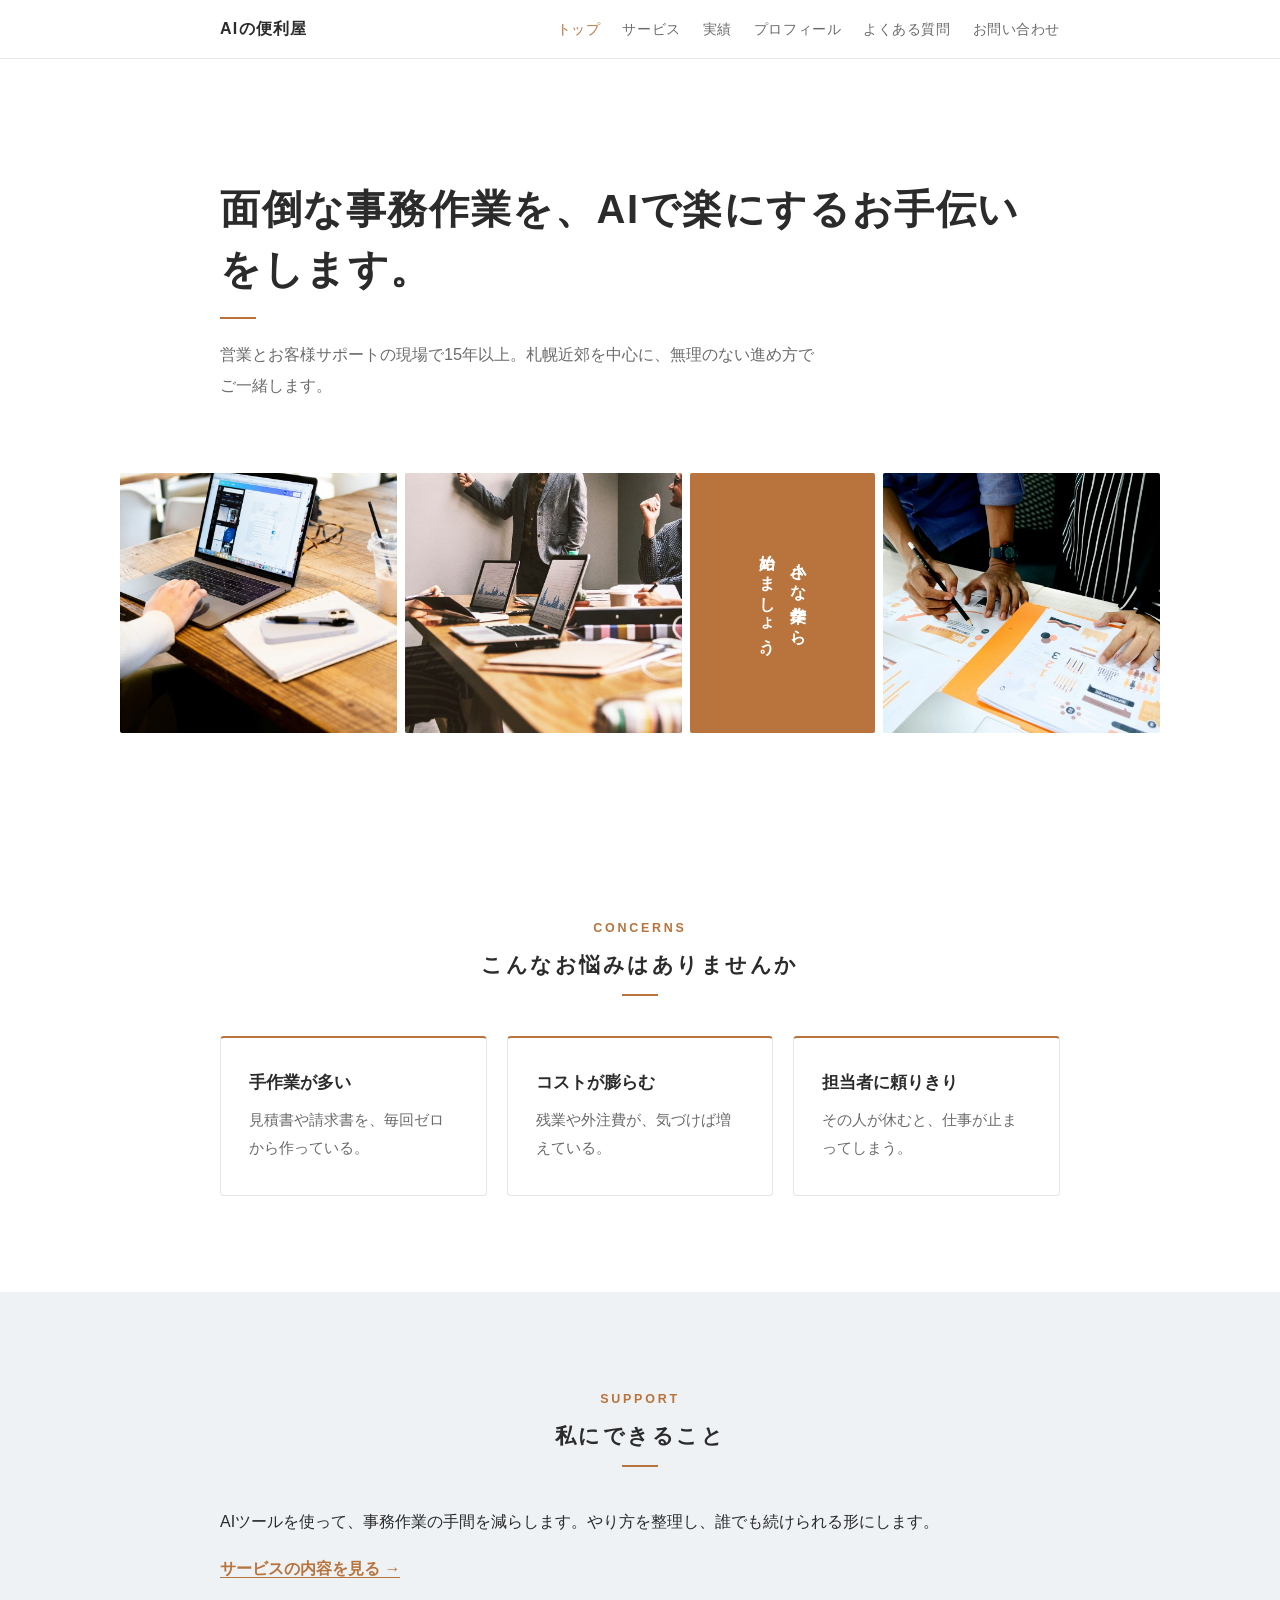
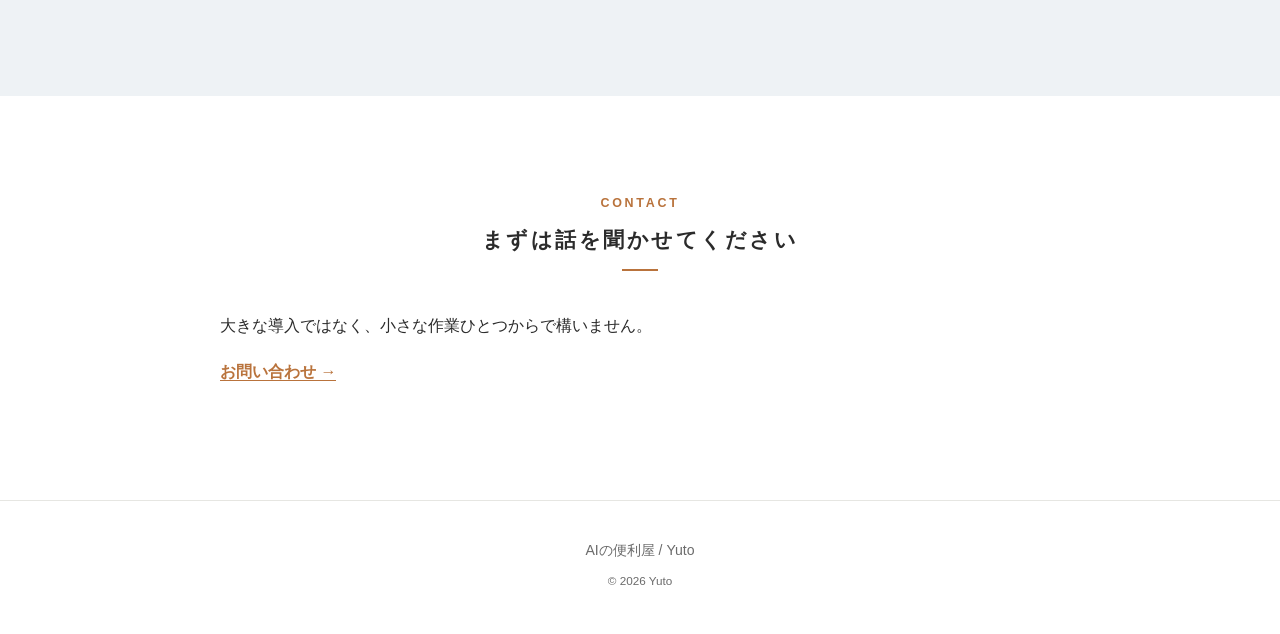
==== commit 44dcf28b: "参考デザインの構成に合わせて全体を改修（英語ラベル・写真帯・番号付きカード・青灰色の帯） Co-Authored-By: Claude Haiku 5.5 <noreply@anthropic.com" ====
--- a/index.html
+++ b/index.html
@@ -7,68 +7,26 @@
 <meta name="description" content="手作業の多い事務作業を、AIで少しずつ楽にするお手伝いをします。中小企業の経営者・担当者の方へ。">
 <link rel="stylesheet" href="style.css">
 </head>
-<body id="top">
+<body>
 <header class="site-header">
 <div class="wrap header-inner">
-<a class="logo" href="index.html"><svg viewBox="0 0 32 32" aria-hidden="true"><polygon points="16,2 28,9 28,23 16,30 4,23 4,9" fill="none" stroke="#1f9aa6" stroke-width="2.5"/><polygon points="16,10 22,13.5 22,20.5 16,24 10,20.5 10,13.5" fill="#1f9aa6"/></svg>AIの便利屋</a>
+<a class="logo" href="index.html">AIの便利屋</a>
 <button class="nav-toggle" aria-label="メニューを開く" aria-expanded="false" aria-controls="nav">メニュー</button>
 <nav id="nav" class="nav"><ul><li><a href="index.html" aria-current="page">トップ</a></li><li><a href="services.html">サービス</a></li><li><a href="works.html">実績</a></li><li><a href="profile.html">プロフィール</a></li><li><a href="faq.html">よくある質問</a></li><li><a href="contact.html">お問い合わせ</a></li></ul></nav>
 </div>
 </header>
 <main>
-<section class="hero"><div class="wrap hero-grid">
-<div>
-<p class="eyebrow">AI Business Support</p>
-<h1>面倒な事務作業を、<span class="hl">AIで楽に</span>するお手伝いをします。</h1>
-<p class="lead">中小企業の現場で約15年。営業とお客様サポートの実務経験をもとに、無理のない進め方でご一緒します。</p>
-<p><a class="btn" href="contact.html">まずは相談する</a></p>
-</div>
-<div class="hero-art" aria-hidden="true">
-<svg viewBox="0 0 480 400" xmlns="http://www.w3.org/2000/svg">
-<polygon points="40,300 240,200 440,300 240,400" fill="#e6f4f5"/>
-<path d="M300 210 Q330 150 350 180" fill="none" stroke="#1f9aa6" stroke-width="2" stroke-dasharray="6 6"/>
-<rect x="300" y="40" width="140" height="92" rx="10" fill="#fff" stroke="#e1e8ea" stroke-width="2"/>
-<rect x="318" y="62" width="64" height="9" rx="4.5" fill="#1f9aa6"/>
-<rect x="318" y="82" width="100" height="6" rx="3" fill="#d6e6e9"/>
-<rect x="318" y="96" width="78" height="6" rx="3" fill="#d6e6e9"/>
-<circle cx="240" cy="60" r="16" fill="#1f9aa6"/>
-<path d="M232 60 l6 6 l11 -12" fill="none" stroke="#fff" stroke-width="3" stroke-linecap="round" stroke-linejoin="round"/>
-<path d="M240 76 L240 110" stroke="#1f9aa6" stroke-width="2" stroke-dasharray="4 5"/>
-<polygon points="240,110 300,140 240,170 180,140" fill="#6fcad1"/>
-<polygon points="180,140 240,170 240,240 180,210" fill="#1f9aa6"/>
-<polygon points="300,140 240,170 240,240 300,210" fill="#17798a"/>
-<polygon points="350,180 410,210 350,240 290,210" fill="#7d98ab"/>
-<polygon points="290,210 350,240 350,300 290,270" fill="#1d3b52"/>
-<polygon points="410,210 350,240 350,300 410,270" fill="#15293a"/>
-<polygon points="130,190 170,210 130,230 90,210" fill="#f0f6f7"/>
-<polygon points="90,210 130,230 130,270 90,250" fill="#cfdde1"/>
-<polygon points="170,210 130,230 130,270 170,250" fill="#aec5cb"/>
-</svg>
-</div>
-</div></section>
-<section class="section"><div class="wrap">
-<div class="sec-head"><p class="eyebrow">Concerns</p><h2>こんなお悩みはありませんか</h2></div>
-<ul class="cards">
+<section class="hero"><div class="wrap"><h1>面倒な事務作業を、AIで楽にするお手伝いをします。</h1><p class="lead">営業とお客様サポートの現場で15年以上。札幌近郊を中心に、無理のない進め方でご一緒します。</p></div></section><section class="photo-strip"><div class="strip"><img src="images/hero.jpg" alt="ノートパソコンと資料がある仕事机" loading="lazy"><img src="images/meeting.jpg" alt="複数人で資料を見ながら打ち合わせをしている様子" loading="lazy"><p class="strip-text">小さな作業から、<br>始めましょう。</p><img src="images/hands.jpg" alt="資料を指さしながら内容を確認している手元" loading="lazy"></div></section><section class="section"><div class="wrap"><p class="en">Concerns</p><h2>こんなお悩みはありませんか</h2><ul class="cards">
 <li class="card"><h3>手作業が多い</h3><p>見積書や請求書を、毎回ゼロから作っている。</p></li>
 <li class="card"><h3>コストが膨らむ</h3><p>残業や外注費が、気づけば増えている。</p></li>
 <li class="card"><h3>担当者に頼りきり</h3><p>その人が休むと、仕事が止まってしまう。</p></li>
-</ul>
-</div></section>
-<section class="section alt"><div class="wrap">
-<div class="sec-head"><p class="eyebrow">Support</p><h2>私にできること</h2></div>
-<p>AIツールを使って、事務作業の手間を減らします。やり方を整理し、誰でも続けられる形にします。</p>
-<p><a class="link" href="services.html">サービスの内容を見る →</a></p>
-</div></section>
-<section class="section"><div class="wrap">
-<div class="sec-head"><p class="eyebrow">Contact</p><h2>まずは話を聞かせてください</h2></div>
-<p>大きな導入ではなく、小さな作業ひとつからで構いません。</p>
-<p><a class="link" href="contact.html">お問い合わせ →</a></p>
-</div></section>
+</ul></div></section><section class="section alt"><div class="wrap"><p class="en">Support</p><h2>私にできること</h2><p>AIツールを使って、事務作業の手間を減らします。やり方を整理し、誰でも続けられる形にします。</p>
+<p><a class="link" href="services.html">サービスの内容を見る →</a></p></div></section><section class="section"><div class="wrap"><p class="en">Contact</p><h2>まずは話を聞かせてください</h2><p>大きな導入ではなく、小さな作業ひとつからで構いません。</p>
+<p><a class="link" href="contact.html">お問い合わせ →</a></p></div></section>
 </main>
-<a class="pagetop" href="#top">TOP</a>
 <footer class="site-footer">
 <div class="wrap">
-<p class="f-name">AIの便利屋 / Yuto</p>
+<p>AIの便利屋 / Yuto</p>
 <p><small>&copy; 2026 Yuto</small></p>
 </div>
 </footer>
--- a/style.css
+++ b/style.css
@@ -1,101 +1,155 @@
-:root{--bg:#fff;--alt:#f3f8f9;--text:#2b2b2b;--sub:#5f6b70;--line:#e1e8ea;--accent:#1f9aa6;--accent-dark:#17798a;--navy:#1d3b52;--tint:#e6f4f5}
+:root{--bg:#fff;--alt:#f7f7f5;--text:#2b2b2b;--sub:#6b6b6b;--line:#e6e6e2;--accent:#b9733c;--accent-dark:#9a5d2d}
 *{box-sizing:border-box}
 html{scroll-behavior:smooth}
 body{margin:0;font-family:"Hiragino Kaku Gothic ProN","Hiragino Sans","Noto Sans JP",Meiryo,sans-serif;color:var(--text);background:var(--bg);line-height:1.9;font-size:16px}
-.wrap{max-width:960px;margin:0 auto;padding:0 20px}
+.wrap{max-width:880px;margin:0 auto;padding:0 20px}
 a{color:inherit}
-h1,h2,h3{line-height:1.5;margin:0 0 .6em;font-weight:700;color:var(--navy)}
-h1{font-size:1.9rem}h2{font-size:1.4rem}h3{font-size:1.1rem}
+h1,h2,h3{line-height:1.5;margin:0 0 .6em;font-weight:700}
+h1{font-size:1.75rem;letter-spacing:.06em}
+h2{font-size:1.3rem;letter-spacing:.12em;text-align:center}
+h2::after{content:"";display:block;width:36px;height:2px;background:var(--accent);margin:14px auto 0}
+h3{font-size:1.05rem}
 p{margin:0 0 1em}
-.section p,.section .plain{max-width:680px}
-.eyebrow{margin:0 0 .4em;font-size:.78rem;font-weight:700;letter-spacing:.2em;text-transform:uppercase;color:var(--accent)}
-.sec-head{margin-bottom:32px}
-.sec-head h2{margin-bottom:0}
-
 /* ヘッダー */
-.site-header{position:sticky;top:0;z-index:10;background:rgba(255,255,255,.96);border-bottom:1px solid var(--line)}
-.header-inner{display:flex;align-items:center;justify-content:space-between;flex-wrap:wrap;padding-top:12px;padding-bottom:12px}
-.logo{display:flex;align-items:center;gap:8px;font-weight:700;text-decoration:none;color:var(--navy)}
-.logo svg{width:30px;height:30px;flex:none}
+.site-header{border-bottom:1px solid var(--line);background:var(--bg);position:sticky;top:0;z-index:10}
+.header-inner{display:flex;align-items:center;justify-content:space-between;flex-wrap:wrap;padding-top:14px;padding-bottom:14px}
+.logo{font-weight:700;text-decoration:none;letter-spacing:.08em}
 .nav ul{list-style:none;margin:0;padding:0;display:flex;gap:22px;flex-wrap:wrap}
-.nav a{text-decoration:none;font-size:.9rem;color:var(--sub);padding:4px 0}
-.nav a:hover,.nav a[aria-current]{color:var(--accent);border-bottom:2px solid var(--accent)}
-.nav-toggle{display:none;width:44px;height:44px;border:0;border-radius:4px;cursor:pointer;font-size:0;color:transparent;background:linear-gradient(#fff,#fff) center 13px/22px 2px no-repeat,linear-gradient(#fff,#fff) center 21px/22px 2px no-repeat,linear-gradient(#fff,#fff) center 29px/22px 2px no-repeat,var(--accent)}
-
+.nav a{text-decoration:none;font-size:.88rem;color:var(--sub);padding:4px 0;letter-spacing:.04em}
+.nav a:hover,.nav a[aria-current]{color:var(--accent)}
+.nav-toggle{display:none;background:none;border:1px solid var(--line);padding:6px 12px;font:inherit;font-size:.9rem;border-radius:4px;cursor:pointer}
 /* ヒーロー */
-.hero{padding:72px 0 64px;background:linear-gradient(180deg,#fff 0%,var(--alt) 100%)}
-.hero-simple{padding:72px 0 48px;background:linear-gradient(180deg,#fff 0%,var(--alt) 100%)}
-.hero-grid{display:grid;gap:32px;align-items:center}
-.hl{color:var(--accent)}
-.lead{color:var(--sub);font-size:1.05rem;max-width:560px}
-.hero-art svg{display:block;width:100%;max-width:460px;height:auto;margin:0 auto}
-
+.hero{padding:104px 0 80px;text-align:center;background:linear-gradient(180deg,#fff 0%,var(--alt) 100%)}
+.hero h1{margin-bottom:.5em}
+.hero h1::after{content:"";display:block;width:36px;height:2px;background:var(--accent);margin:18px auto 0}
+.lead{color:var(--sub);font-size:1.02rem;max-width:620px;margin:0 auto}
 /* セクション */
-.section{padding:72px 0}
+.section{padding:88px 0;text-align:left}
+.section > .wrap > h2{margin-bottom:40px}
 .alt{background:var(--alt)}
 .center{text-align:center}
-.center p{margin-left:auto;margin-right:auto}
-
+.center .btn{margin-top:8px}
 /* カード */
 .cards{list-style:none;padding:0;margin:0;display:grid;gap:20px}
-.card,.item{position:relative;background:var(--bg);border:1px solid var(--line);border-top:3px solid var(--accent);border-radius:6px;padding:26px 24px;margin:0;box-shadow:0 6px 18px rgba(29,59,82,.05)}
-.card p,.item p{margin:0;color:var(--sub)}
-.item .no{display:block;margin-bottom:14px;font-size:2rem;font-weight:700;line-height:1;color:var(--accent)}
-.cards li:nth-child(2) .item{border-top-color:var(--navy)}
-.cards li:nth-child(2) .no{color:var(--navy)}
-.cards li:nth-child(3) .item{border-top-color:#7fb8c0}
-.cards li:nth-child(3) .no{color:#4b9aa3}
-.stack{display:grid;gap:20px}
-.panel{background:var(--bg);border:1px solid var(--line);border-radius:8px;padding:28px}
-
-/* 手順 */
+.card,.item{background:var(--bg);border:1px solid var(--line);border-top:2px solid var(--accent);border-radius:4px;padding:28px 24px;margin-bottom:20px}
+.cards .card{margin-bottom:0}
+.card p,.item p{margin:0;color:var(--sub);font-size:.95rem}
+/* 進め方 */
 .steps{list-style:none;counter-reset:s;padding:0;margin:0}
-.steps li{counter-increment:s;position:relative;padding:0 0 22px 56px}
-.steps li::before{content:counter(s);position:absolute;left:0;top:0;width:38px;height:38px;border-radius:50%;background:var(--accent);color:#fff;text-align:center;line-height:38px;font-weight:700}
-.steps li::after{content:"";position:absolute;left:18px;top:42px;bottom:0;width:2px;background:var(--line)}
+.steps li{counter-increment:s;position:relative;padding:0 0 28px 56px}
+.steps li::before{content:counter(s);position:absolute;left:0;top:0;width:38px;height:38px;border-radius:50%;border:1px solid var(--accent);color:var(--accent);text-align:center;line-height:36px;font-weight:700;background:var(--bg)}
+.steps li::after{content:"";position:absolute;left:19px;top:40px;bottom:0;width:1px;background:var(--line)}
 .steps li:last-child::after{display:none}
-.steps p{margin:0;color:var(--sub)}
-
-.plain{padding-left:1.2em;margin:0 0 1em}
-.btn{display:inline-block;background:var(--accent);color:#fff;text-decoration:none;padding:14px 38px;border-radius:999px;font-weight:700;box-shadow:0 8px 18px rgba(31,154,166,.25)}
+.steps p{margin:0;color:var(--sub);font-size:.95rem}
+/* 箇条書き(罫線で区切る) */
+.plain{list-style:none;padding:0;margin:0 0 1em}
+.plain li{padding:12px 0 12px 1.2em;border-bottom:1px solid var(--line);position:relative}
+.plain li::before{content:"";position:absolute;left:0;top:1.3em;width:6px;height:1px;background:var(--accent)}
+.plain li:first-child{border-top:1px solid var(--line)}
+/* ボタン・リンク */
+.btn{display:inline-block;background:var(--accent);color:#fff;text-decoration:none;padding:13px 32px;border-radius:2px;letter-spacing:.06em;transition:background .3s}
 .btn:hover{background:var(--accent-dark)}
-.link{color:var(--accent);font-weight:700;text-decoration:none}
-.link:hover{text-decoration:underline}
-.stats{list-style:none;padding:0;margin:0;display:grid;gap:16px}
-.stats li{border-left:3px solid var(--accent);padding-left:16px;display:flex;flex-direction:column}
-.num{font-size:1.4rem;font-weight:700}
-.two{display:grid;gap:24px}
-
-/* よくある質問 */
-.faq{border-bottom:1px solid var(--line);padding:16px 0}
-.faq summary{cursor:pointer;font-weight:700;color:var(--navy);list-style:none;position:relative;padding-right:32px}
+.link{color:var(--accent);font-weight:700;text-decoration:none;border-bottom:1px solid var(--accent)}
+/* 実績 */
+.case{margin:0}.case dt{font-weight:700;margin-top:.8em;color:var(--accent);font-size:.9rem}.case dd{margin:0;color:var(--sub)}
+.stats{list-style:none;padding:0;margin:0;display:grid;gap:20px;text-align:center}
+.stats li{padding:24px 12px;border-top:1px solid var(--line)}
+.num{display:block;font-size:1.6rem;font-weight:700;color:var(--accent);margin-bottom:6px}
+.stats li span:last-child{color:var(--sub);font-size:.9rem}
+/* 2列 */
+.two{display:grid;gap:32px}
+.two h3{color:var(--accent);font-size:.95rem;letter-spacing:.06em;border-bottom:1px solid var(--line);padding-bottom:8px}
+/* FAQ */
+.faq{border-bottom:1px solid var(--line);padding:18px 0}
+.faq:first-child{border-top:1px solid var(--line)}
+.faq summary{cursor:pointer;font-weight:700;list-style:none;position:relative;padding-right:28px}
 .faq summary::-webkit-details-marker{display:none}
-.faq summary::after{content:"+";position:absolute;right:4px;top:-2px;font-size:1.4rem;color:var(--accent)}
+.faq summary::after{content:"+";position:absolute;right:4px;top:-2px;color:var(--accent);font-size:1.3rem}
 .faq[open] summary::after{content:"−"}
-.faq p{margin:10px 0 0;color:var(--sub)}
-
-/* ページトップ */
-.pagetop{position:fixed;right:16px;bottom:16px;z-index:9;width:56px;height:56px;border-radius:50%;background:var(--accent);color:#fff;display:flex;align-items:center;justify-content:center;text-decoration:none;font-size:.75rem;font-weight:700;letter-spacing:.05em;box-shadow:0 8px 18px rgba(31,154,166,.3)}
-.pagetop:hover{background:var(--accent-dark)}
-
+.faq p{margin:12px 0 0;color:var(--sub)}
 /* フッター */
-.site-footer{background:var(--navy);color:#cfdbe2;padding:36px 0;font-size:.9rem}
-.site-footer p{margin:0 0 .4em}
-.site-footer .f-name{font-weight:700;color:#fff}
-
+.site-footer{border-top:1px solid var(--line);padding:36px 0;color:var(--sub);font-size:.88rem;text-align:center;background:var(--bg)}
+.site-footer p{margin:0 0 4px}
+/* 表示アニメーション(ふわっと1回だけ) */
+.js .reveal{opacity:0;transform:translateY(14px);transition:opacity .9s ease,transform .9s ease}
+.js .reveal.in{opacity:1;transform:none}
+@media (prefers-reduced-motion:reduce){
+html{scroll-behavior:auto}
+.js .reveal{opacity:1;transform:none;transition:none}
+.btn{transition:none}
+}
+/* 横幅 700px 以上 */
 @media(min-width:700px){
 .cards{grid-template-columns:repeat(3,1fr)}
 .stats{grid-template-columns:repeat(3,1fr)}
 .two{grid-template-columns:1fr 1fr}
-.hero-grid{grid-template-columns:1.1fr 1fr}
+.steps{display:grid;grid-template-columns:repeat(4,1fr);gap:24px}
+.steps li{padding:56px 0 0;}
+.steps li::before{top:0;left:0}
+.steps li::after{left:38px;right:-24px;top:19px;bottom:auto;width:auto;height:1px}
+.steps li:last-child::after{display:none}
+}
+/* スマホ */
+@media(max-width:699px){
+.nav-toggle{display:block}
+.nav{display:none;width:100%}
+.nav.open{display:block}
+.nav ul{flex-direction:column;gap:0;padding-top:8px}
+.nav a{display:block;padding:12px 0;border-bottom:1px solid var(--line)}
+.hero{padding:64px 0 52px}
+h1{font-size:1.5rem}
+.section{padding:60px 0}
+.section > .wrap > h2{margin-bottom:28px}
+}
+/* 写真 */
+.photo-band{padding:0}
+.photo-band img{display:block;width:100%;height:auto;aspect-ratio:16/9;object-fit:cover;object-position:center 40%}
+.gallery{display:grid;gap:14px}
+.gallery img{display:block;width:100%;aspect-ratio:4/3;object-fit:cover;border-radius:4px}
+@media(min-width:700px){
+.photo-band .wrap{max-width:1080px}
+.photo-band img{border-radius:4px;aspect-ratio:21/9}
+.gallery{grid-template-columns:repeat(2,1fr)}
+}
+
+/* ===== 2026-11 リデザイン(参考デザインの構成を、当サイトの色と写真で再構成) ===== */
+:root{--band:#eef2f5}
+/* 背景の淡い青灰色の帯 */
+.alt{background:var(--band)}
+/* 英語の小ラベル */
+.en{margin:0 0 8px;text-align:center;color:var(--accent);font-size:.78rem;letter-spacing:.22em;text-transform:uppercase;font-weight:700}
+/* ヒーロー: 白地・左寄せ */
+.hero{background:#fff;text-align:left;padding:96px 0 56px}
+.hero .wrap{max-width:880px}
+.hero h1{font-size:2rem;line-height:1.5;letter-spacing:.04em}
+.hero h1::after{margin:18px 0 0}
+.lead{margin:0;max-width:600px}
+/* 写真帯(4枚) + 縦の言葉 */
+.photo-strip{padding:0 0 88px;background:#fff}
+.strip{max-width:1080px;margin:0 auto;display:grid;grid-template-columns:1.2fr 1.2fr .8fr 1.2fr;gap:8px;padding:0 20px}
+.strip img{display:block;width:100%;height:260px;object-fit:cover;border-radius:2px}
+.strip-text{margin:0;display:flex;align-items:center;justify-content:center;background:var(--accent);color:#fff;font-weight:700;letter-spacing:.1em;line-height:1.9;text-align:center;writing-mode:vertical-rl;padding:16px 8px;font-size:1.02rem;border-radius:2px}
+/* 番号付きカード(01〜03) */
+.item:nth-of-type(1)::before,.item:nth-of-type(2)::before,.item:nth-of-type(3)::before{display:block;font-size:1.6rem;font-weight:700;color:var(--accent);letter-spacing:.06em;margin-bottom:10px;line-height:1}
+.item:nth-of-type(1)::before{content:"01"}
+.item:nth-of-type(2)::before{content:"02"}
+.item:nth-of-type(3)::before{content:"03"}
+.item{background:#fff}
+.alt .item{border-color:transparent;border-top-color:var(--accent)}
+/* 写真帯(下層ページ) */
+.photo-band img{aspect-ratio:21/9}
+@media(min-width:700px){
+.section{padding:96px 0}
+.hero{padding:120px 0 72px}
+.hero h1{font-size:2.5rem}
+.cards .card{padding:32px 28px}
 }
 @media(max-width:699px){
-.nav-toggle{display:block}
-.nav{display:none;width:100%}.nav.open{display:block}
-.nav ul{flex-direction:column;gap:0;padding-top:8px}
-.nav a{display:block;padding:12px 0;border-bottom:1px solid var(--line)}
-.hero{padding:48px 0 40px}.hero-simple{padding:48px 0 32px}
-h1{font-size:1.5rem}
-.section{padding:52px 0}
-.pagetop{width:50px;height:50px}
+.hero{padding:64px 0 40px}
+.hero h1{font-size:1.5rem}
+.photo-strip{padding-bottom:56px}
+.strip{grid-template-columns:1fr 1fr;padding:0 16px;gap:6px}
+.strip img{height:150px}
+.strip-text{grid-column:1 / -1;writing-mode:horizontal-tb;padding:18px 12px;font-size:1rem}
+.strip img:nth-child(3){grid-column:auto}
 }
